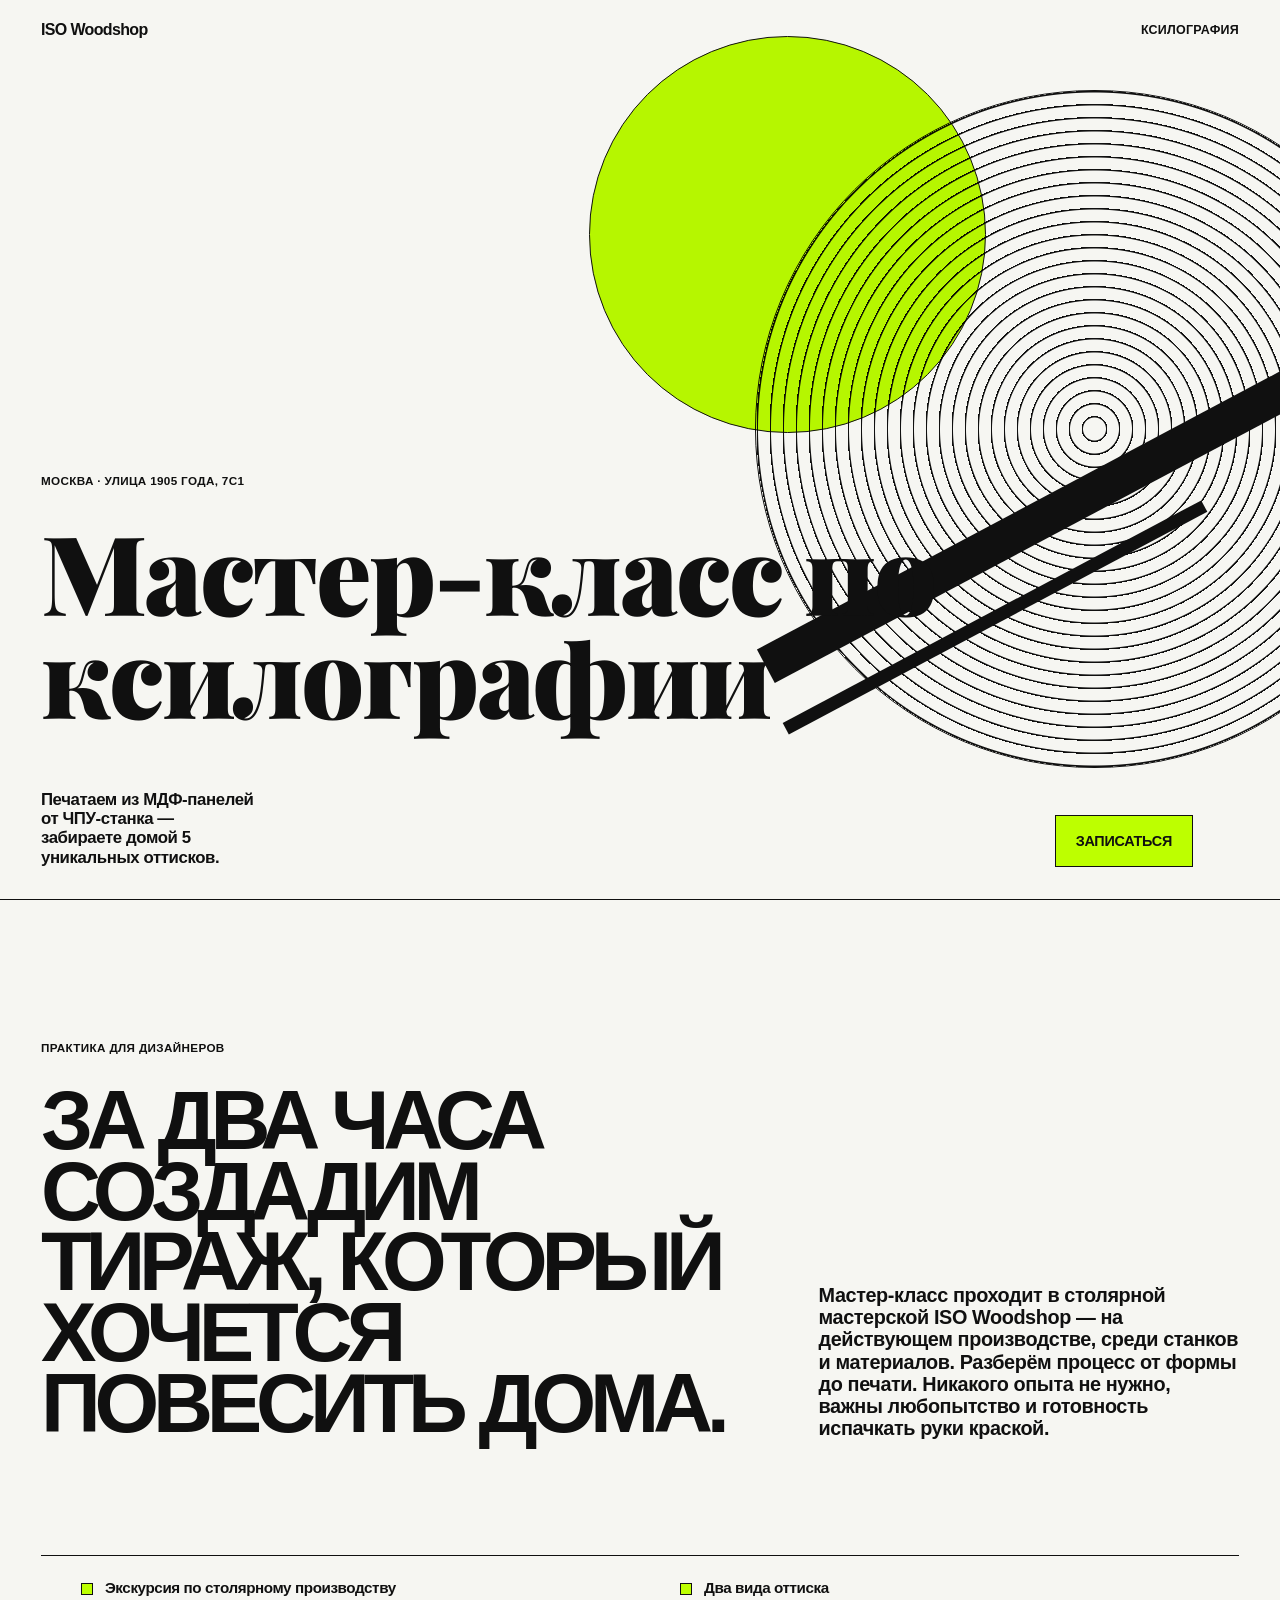
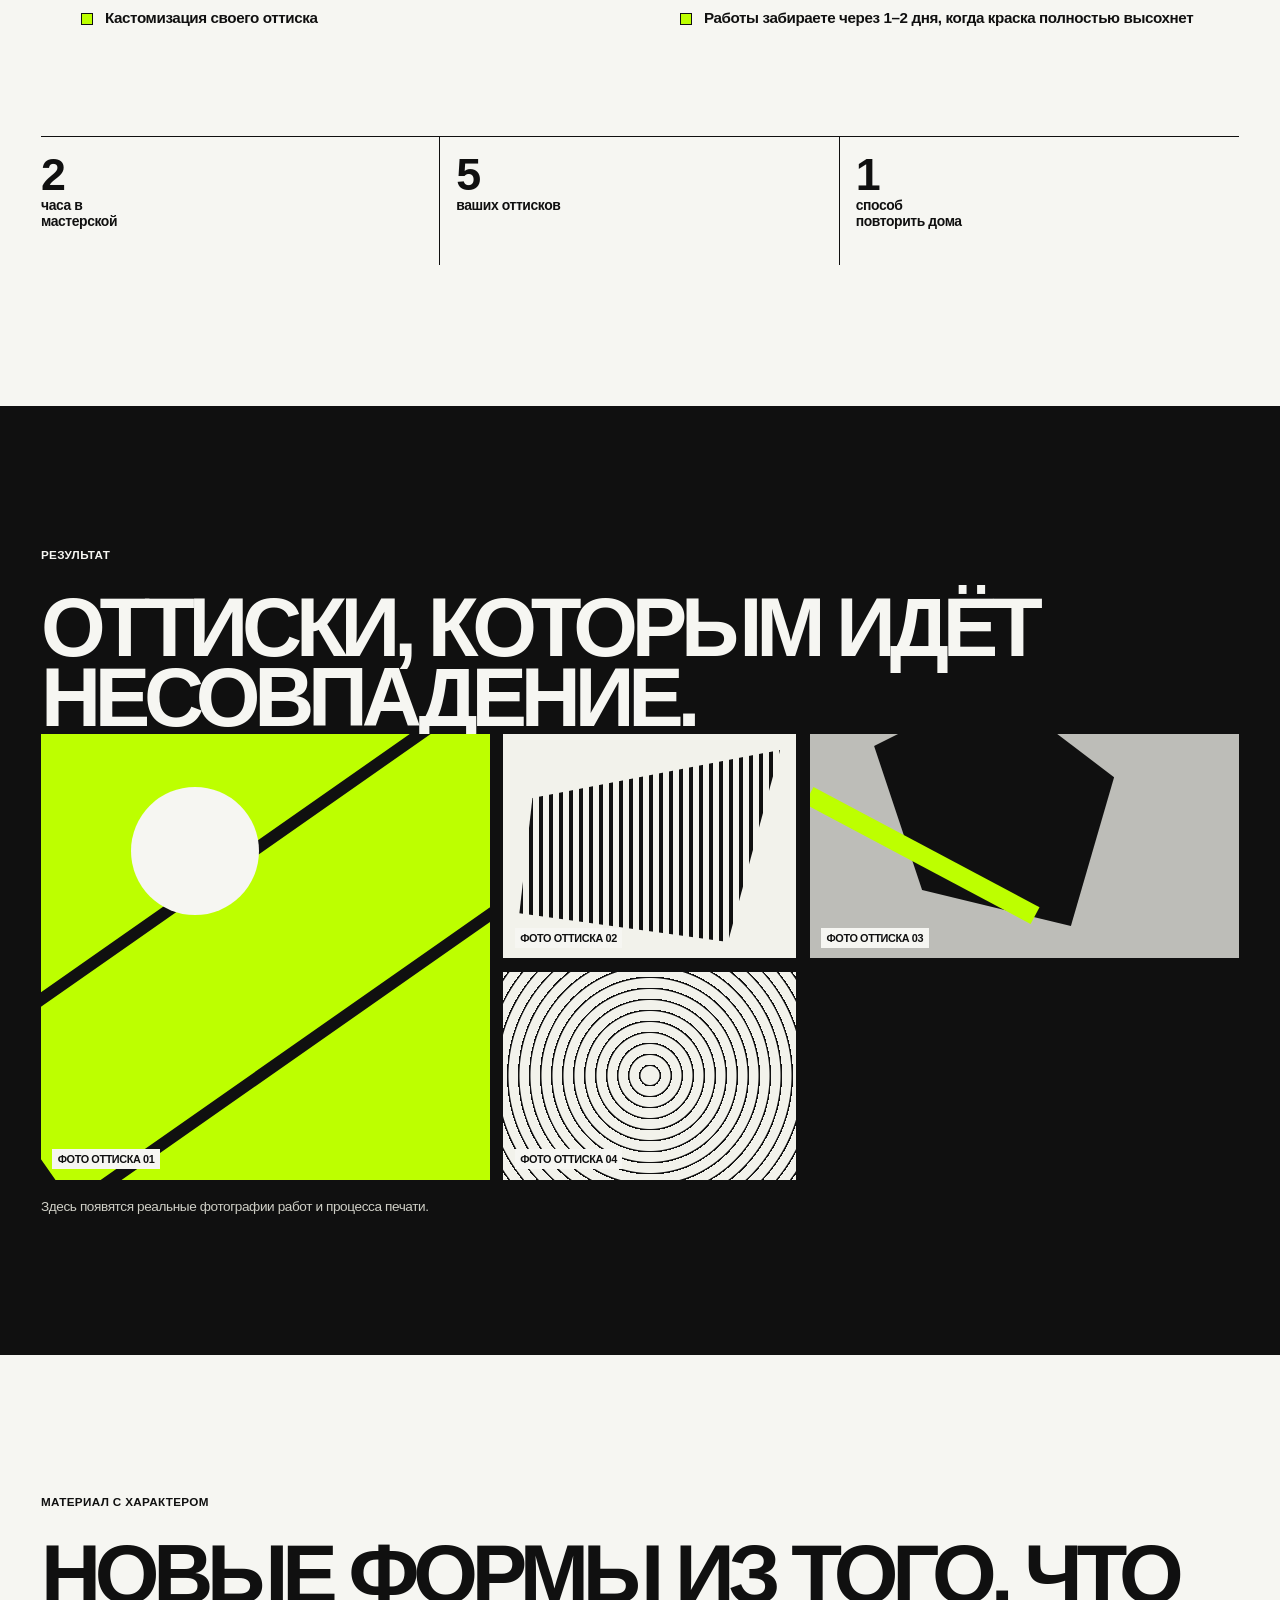
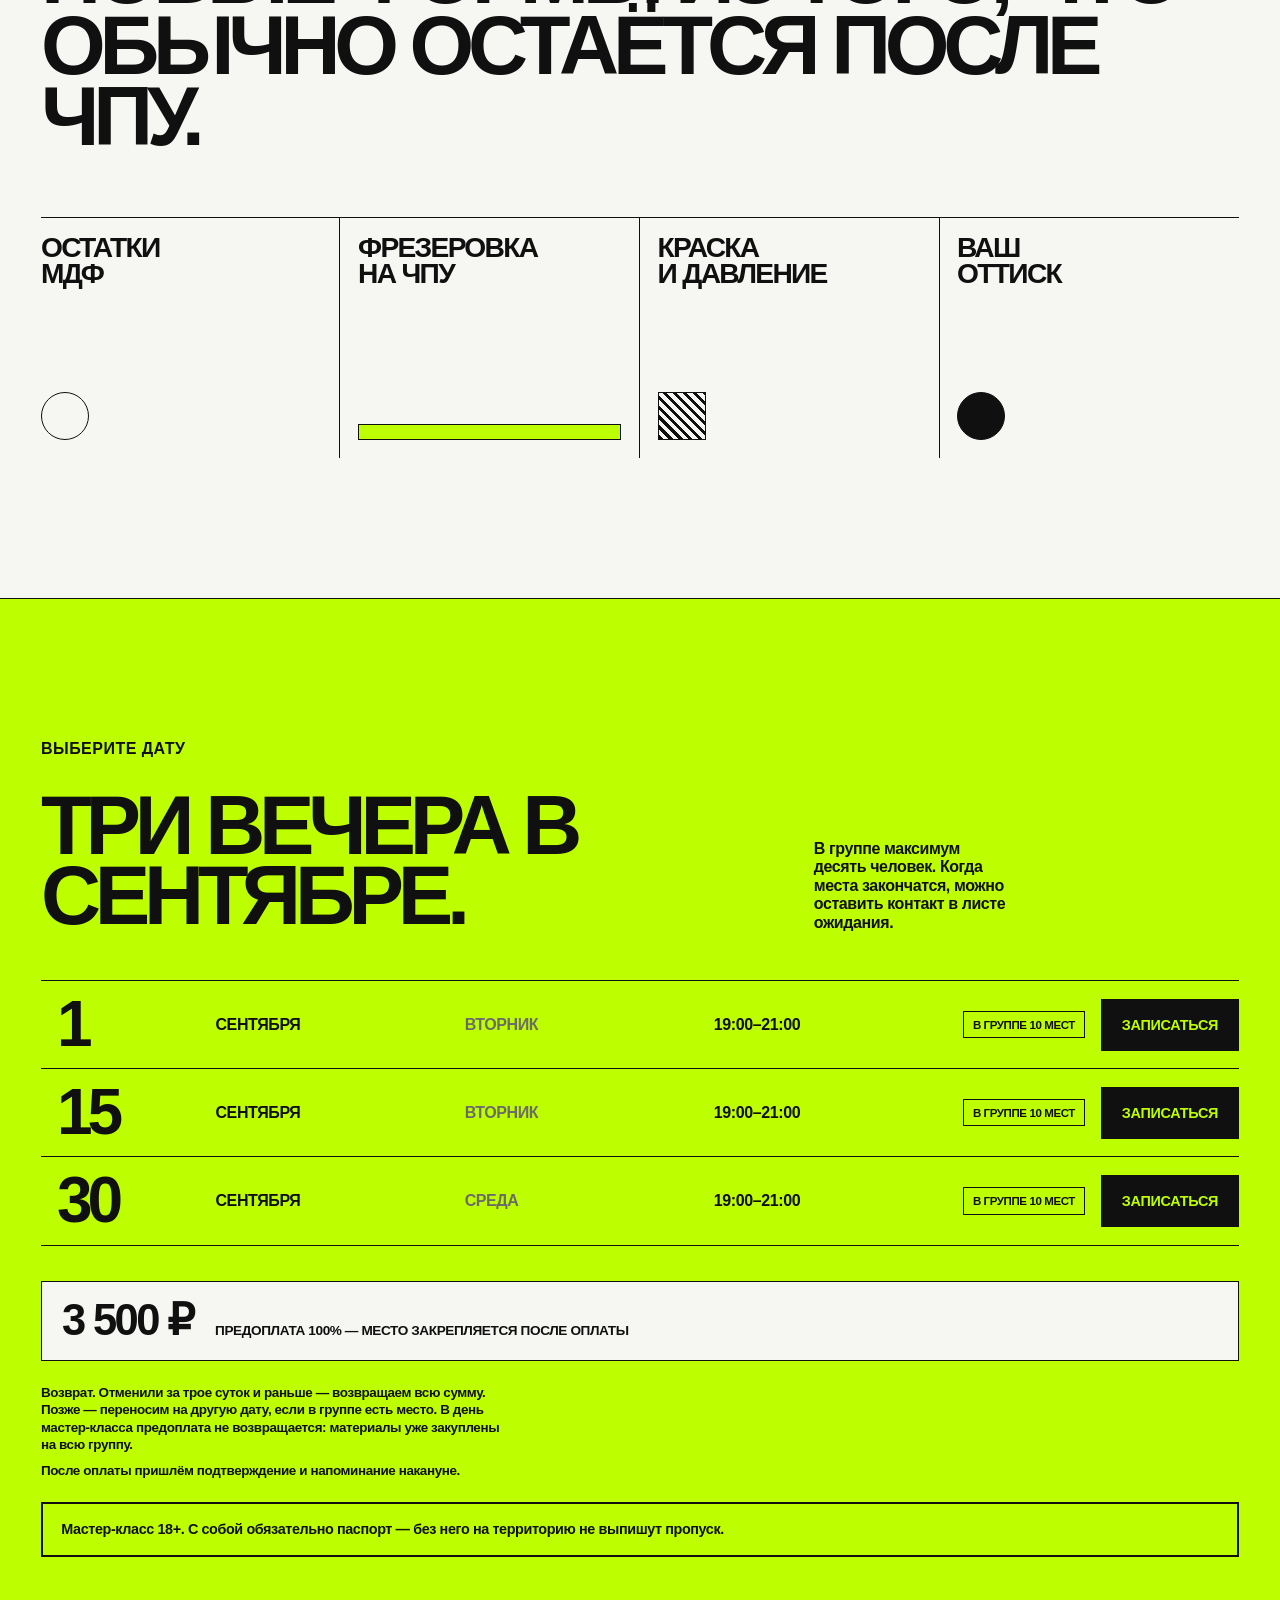
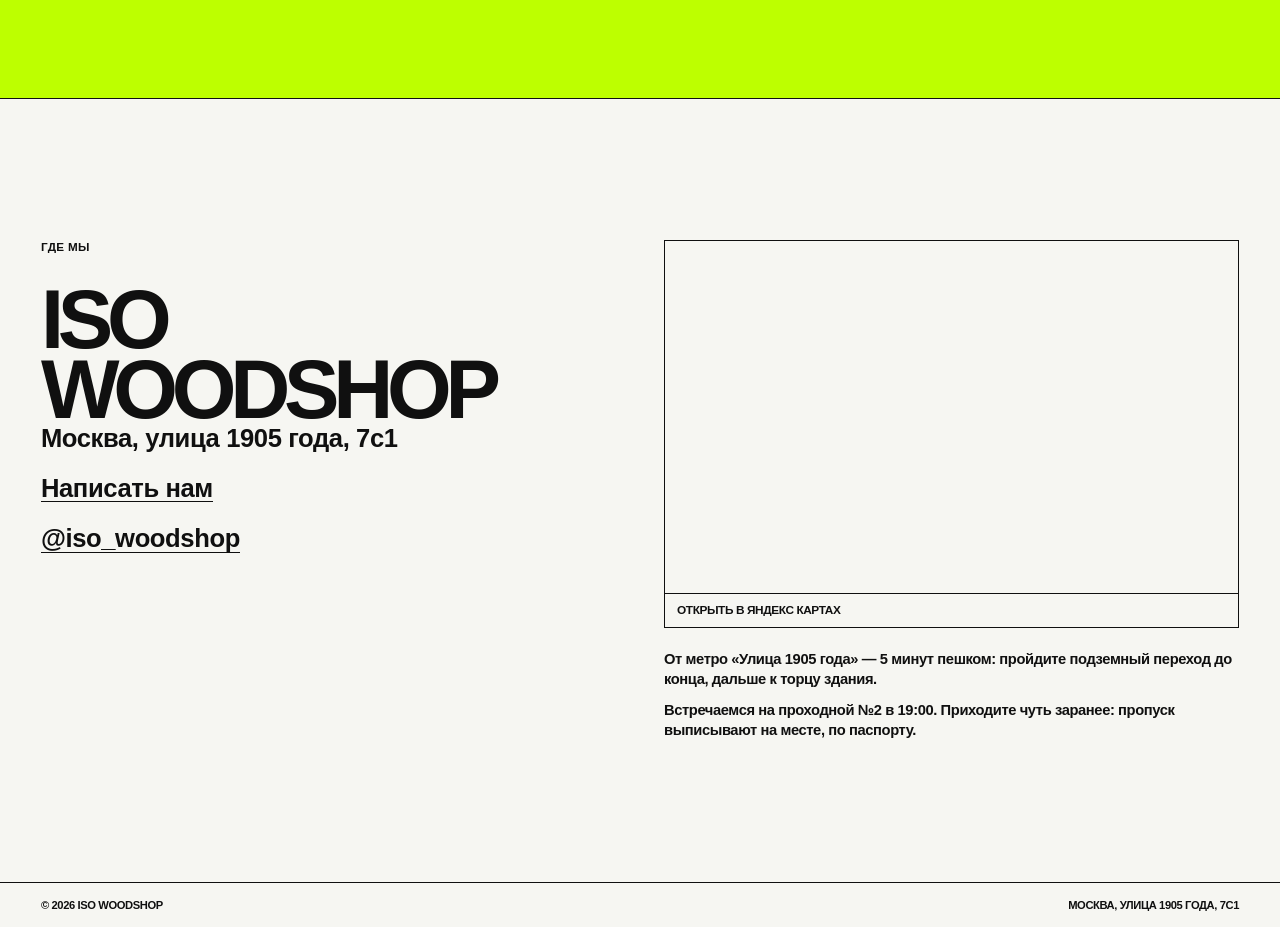
==== master-klassy/index.html @ bc6fcea2 "Split site into homepage and master-klassy section - Homepage: workshop intro, activity description " ====
<!doctype html>
<html lang="ru">
  <head>
    <meta charset="UTF-8" />
    <meta name="viewport" content="width=device-width, initial-scale=1.0" />
    <meta name="description" content="Ксилография в столярной мастерской на улице 1905 года: два часа, пять оттисков, экскурсия по производству. Группа до 10 человек, 3 500 ₽." />
    <title>Мастер-класс по ксилографии в Москве — ISO Woodshop</title>
    <link rel="canonical" href="https://iso-woodshop.ru/master-klassy/" />
    <meta property="og:type" content="website" />
    <meta property="og:site_name" content="ISO Woodshop" />
    <meta property="og:locale" content="ru_RU" />
    <meta property="og:title" content="Мастер-класс по ксилографии в Москве" />
    <meta property="og:description" content="Ксилография в столярной мастерской на улице 1905 года: два часа, пять оттисков, экскурсия по производству. Группа до 10 человек, 3 500 ₽." />
    <meta property="og:url" content="https://iso-woodshop.ru/master-klassy/" />
    <meta name="twitter:card" content="summary_large_image" />
    <link rel="stylesheet" href="/styles.css" />
    <script type="application/ld+json">
    [
      {
        "@type": "Event",
        "name": "Мастер-класс по ксилографии",
        "description": "Ксилография в столярной мастерской на улице 1905 года: два часа, пять оттисков, экскурсия по производству. Группа до 10 человек, 3 500 ₽.",
        "startDate": "2026-09-01T19:00:00+03:00",
        "endDate": "2026-09-01T21:00:00+03:00",
        "eventStatus": "https://schema.org/EventScheduled",
        "eventAttendanceMode": "https://schema.org/OfflineEventAttendanceMode",
        "organizer": {
        "@type": "Organization",
        "name": "ISO Woodshop",
        "url": "https://iso-woodshop.ru/"
      },
      "typicalAgeRange": "18-",
        "inLanguage": "ru",
        "url": "https://iso-woodshop.ru/master-klassy/",
        "location": {
          "@type": "Place",
          "name": "ISO Woodshop",
          "address": {
            "@type": "PostalAddress",
            "streetAddress": "улица 1905 года, 7с1",
            "addressLocality": "Москва",
            "addressCountry": "RU"
          },
          "geo": {
            "@type": "GeoCoordinates",
            "latitude": 55.762709,
            "longitude": 37.559334
          }
        },
        "maximumAttendeeCapacity": 10,
        "offers": {
          "@type": "Offer",
          "price": "3500",
          "priceCurrency": "RUB",
          "availability": "https://schema.org/InStock",
          "url": "https://iso-woodshop.ru/master-klassy/",
          "validFrom": "2026-08-18T00:00:00+03:00"
        }
      },
      {
        "@type": "Event",
        "name": "Мастер-класс по ксилографии",
        "description": "Ксилография в столярной мастерской на улице 1905 года: два часа, пять оттисков, экскурсия по производству. Группа до 10 человек, 3 500 ₽.",
        "startDate": "2026-09-15T19:00:00+03:00",
        "endDate": "2026-09-15T21:00:00+03:00",
        "eventStatus": "https://schema.org/EventScheduled",
        "eventAttendanceMode": "https://schema.org/OfflineEventAttendanceMode",
        "organizer": {
        "@type": "Organization",
        "name": "ISO Woodshop",
        "url": "https://iso-woodshop.ru/"
      },
      "typicalAgeRange": "18-",
        "inLanguage": "ru",
        "url": "https://iso-woodshop.ru/master-klassy/",
        "location": {
          "@type": "Place",
          "name": "ISO Woodshop",
          "address": {
            "@type": "PostalAddress",
            "streetAddress": "улица 1905 года, 7с1",
            "addressLocality": "Москва",
            "addressCountry": "RU"
          },
          "geo": {
            "@type": "GeoCoordinates",
            "latitude": 55.762709,
            "longitude": 37.559334
          }
        },
        "maximumAttendeeCapacity": 10,
        "offers": {
          "@type": "Offer",
          "price": "3500",
          "priceCurrency": "RUB",
          "availability": "https://schema.org/InStock",
          "url": "https://iso-woodshop.ru/master-klassy/",
          "validFrom": "2026-08-18T00:00:00+03:00"
        }
      },
      {
        "@type": "Event",
        "name": "Мастер-класс по ксилографии",
        "description": "Ксилография в столярной мастерской на улице 1905 года: два часа, пять оттисков, экскурсия по производству. Группа до 10 человек, 3 500 ₽.",
        "startDate": "2026-09-30T19:00:00+03:00",
        "endDate": "2026-09-30T21:00:00+03:00",
        "eventStatus": "https://schema.org/EventScheduled",
        "eventAttendanceMode": "https://schema.org/OfflineEventAttendanceMode",
        "organizer": {
        "@type": "Organization",
        "name": "ISO Woodshop",
        "url": "https://iso-woodshop.ru/"
      },
      "typicalAgeRange": "18-",
        "inLanguage": "ru",
        "url": "https://iso-woodshop.ru/master-klassy/",
        "location": {
          "@type": "Place",
          "name": "ISO Woodshop",
          "address": {
            "@type": "PostalAddress",
            "streetAddress": "улица 1905 года, 7с1",
            "addressLocality": "Москва",
            "addressCountry": "RU"
          },
          "geo": {
            "@type": "GeoCoordinates",
            "latitude": 55.762709,
            "longitude": 37.559334
          }
        },
        "maximumAttendeeCapacity": 10,
        "offers": {
          "@type": "Offer",
          "price": "3500",
          "priceCurrency": "RUB",
          "availability": "https://schema.org/InStock",
          "url": "https://iso-woodshop.ru/master-klassy/",
          "validFrom": "2026-08-18T00:00:00+03:00"
        }
      }
    ]
    </script>
  </head>
  <body>
    <nav class="nav" aria-label="Основная навигация">
      <a class="brand" href="/">ISO Woodshop</a>
      <div class="nav-date">Ксилография</div>
    </nav>

    <main>
      <section class="hero" aria-labelledby="hero-title">
        <div class="print-marks" aria-hidden="true"><i class="disc one"></i><i class="disc two"></i><i class="bar one"></i><i class="bar two"></i></div>
        <div class="hero-copy">
          <p class="section-label">Москва · улица 1905 года, 7с1</p>
          <h1 id="hero-title">Мастер-класс по ксилографии</h1>
          <div class="hero-meta">
            <p>Печатаем из МДФ-панелей от ЧПУ-станка — забираете домой 5 уникальных оттисков.</p>
            <a class="button" href="#booking">Записаться</a>
          </div>
        </div>
      </section>

      <section class="intro" aria-labelledby="about-title">
        <div><p class="section-label">Практика для дизайнеров</p><h2 id="about-title">За два часа создадим тираж, который хочется повесить дома.</h2></div>
        <p class="intro-copy">Мастер-класс проходит в столярной мастерской ISO Woodshop — на действующем производстве, среди станков и материалов. Разберём процесс от формы до печати. Никакого опыта не нужно, важны любопытство и готовность испачкать руки краской.</p>
        <ul class="program" aria-label="Что входит в мастер-класс">
          <li>Экскурсия по столярному производству</li>
          <li>Два вида оттиска</li>
          <li>Кастомизация своего оттиска</li>
          <li>Работы забираете через 1–2 дня, когда краска полностью высохнет</li>
        </ul>
        <div class="outcomes" aria-label="Результат мастер-класса">
          <div class="outcome"><strong>2</strong><span>часа в мастерской</span></div>
          <div class="outcome"><strong>5</strong><span>ваших оттисков</span></div>
          <div class="outcome"><strong>1</strong><span>способ повторить дома</span></div>
        </div>
      </section>

      <section class="gallery" aria-labelledby="prints-title">
        <p class="section-label">Результат</p><h2 id="prints-title">Оттиски, которым идёт несовпадение.</h2>
        <div class="gallery-grid" aria-label="Места для будущих фотографий оттисков">
          <div class="print a"><span>Фото оттиска 01</span></div><div class="print b"><span>Фото оттиска 02</span></div><div class="print c"><span>Фото оттиска 03</span></div><div class="print d"><span>Фото оттиска 04</span></div>
        </div>
        <p class="gallery-note">Здесь появятся реальные фотографии работ и процесса печати.</p>
      </section>

      <section class="material" aria-labelledby="material-title">
        <p class="section-label">Материал с характером</p><h2 id="material-title">Новые формы из того, что обычно остаётся после ЧПУ.</h2>
        <div class="process" aria-label="Как создаётся оттиск">
          <article class="process-step"><span class="step-name">Остатки<br>МДФ</span><i class="step-mark" aria-hidden="true"></i></article>
          <article class="process-step"><span class="step-name">Фрезеровка<br>на ЧПУ</span><i class="step-mark" aria-hidden="true"></i></article>
          <article class="process-step"><span class="step-name">Краска<br>и давление</span><i class="step-mark" aria-hidden="true"></i></article>
          <article class="process-step"><span class="step-name">Ваш<br>оттиск</span><i class="step-mark" aria-hidden="true"></i></article>
        </div>
      </section>

      <section class="booking" id="booking" aria-labelledby="booking-title">
        <div class="booking-head"><div><p class="section-label">Выберите дату</p><h2 id="booking-title">Три вечера в сентябре.</h2></div><p>В группе максимум десять человек. Когда места закончатся, можно оставить контакт в листе ожидания.</p></div>
        <div class="dates">
          <div class="date">
            <span class="date-day">1</span><span class="date-month">Сентября</span><span class="date-weekday">Вторник</span><span class="date-time">19:00–21:00</span><span class="seats">В группе 10 мест</span>
            <a class="button date-cta" data-date="1 сентября, вторник, 19:00" href="#booking">Записаться</a>
          </div>
          <div class="date">
            <span class="date-day">15</span><span class="date-month">Сентября</span><span class="date-weekday">Вторник</span><span class="date-time">19:00–21:00</span><span class="seats">В группе 10 мест</span>
            <a class="button date-cta" data-date="15 сентября, вторник, 19:00" href="#booking">Записаться</a>
          </div>
          <div class="date">
            <span class="date-day">30</span><span class="date-month">Сентября</span><span class="date-weekday">Среда</span><span class="date-time">19:00–21:00</span><span class="seats">В группе 10 мест</span>
            <a class="button date-cta" data-date="30 сентября, среда, 19:00" href="#booking">Записаться</a>
          </div>
        </div>

        <div class="price-tag"><strong>3 500 ₽</strong><span>Предоплата 100% — место закрепляется после оплаты</span></div>

        <div class="terms">
          <p><strong>Возврат.</strong> Отменили за трое суток и раньше — возвращаем всю сумму. Позже — переносим на другую дату, если в группе есть место. В день мастер-класса предоплата не возвращается: материалы уже закуплены на всю группу.</p>
          <p id="booking-note">После оплаты пришлём подтверждение и напоминание накануне.</p>
        </div>

        <div class="notice">
          <p>Мастер-класс 18+. С собой обязательно паспорт — без него на территорию не выпишут пропуск.</p>
        </div>
      </section>

      <section class="contact" aria-labelledby="contact-title">
        <div>
          <p class="section-label">Где мы</p><h2 id="contact-title">ISO Woodshop</h2>
          <div class="contact-info">
            <p>Москва, улица 1905 года, 7с1</p>
            <a id="contact-write" href="#booking" target="_blank" rel="noopener noreferrer">Написать нам</a>
            <a href="https://www.instagram.com/iso_woodshop/" target="_blank" rel="noopener noreferrer">@iso_woodshop</a>
          </div>
        </div>
        <div class="place">
          <div class="map">
            <iframe class="map-frame" src="https://yandex.ru/map-widget/v1/?ll=37.559334%2C55.762709&amp;z=17&amp;pt=37.559334,55.762709,pm2rdm" title="Карта: Москва, улица 1905 года, 7с1" loading="lazy" allowfullscreen></iframe>
            <a class="map-caption" href="https://yandex.com/maps/213/moscow/house/ulitsa_1905_goda_7s1/Z04YcwJoTkQCQFtvfXt3cHRiYg==/?indoorLevel=1&amp;ll=37.559334%2C55.762709&amp;z=16.53" target="_blank" rel="noopener noreferrer">Открыть в Яндекс Картах</a>
          </div>
          <div class="route">
            <p><strong>От метро «Улица 1905 года»</strong> — 5 минут пешком: пройдите подземный переход до конца, дальше к торцу здания.</p>
            <p><strong>Встречаемся на проходной №2 в 19:00.</strong> Приходите чуть заранее: пропуск выписывают на месте, по паспорту.</p>
          </div>
        </div>
      </section>
    </main>
    <footer><span>© 2026 ISO Woodshop</span><span>Москва, улица 1905 года, 7с1</span></footer>

    <script>
      // Ник аккаунта для записи, без «@». Пока пусто — кнопки выключены.
      const CONTACT = 'john_dow';

      const ctas = document.querySelectorAll('.date-cta');
      const contactLink = document.querySelector('#contact-write');
      const bookingNote = document.querySelector('#booking-note');

      const requestText = (date) => `Здравствуйте! Хочу записаться на мастер-класс по ксилографии — ${date}.`;

      const disable = (element) => {
        element.setAttribute('aria-disabled', 'true');
        element.addEventListener('click', (event) => event.preventDefault());
      };

      if (CONTACT) {
        ctas.forEach((cta) => {
          const date = cta.dataset.date;
          cta.href = `https://t.me/${CONTACT}?text=${encodeURIComponent(requestText(date))}`;
          cta.target = '_blank';
          cta.rel = 'noopener noreferrer';
          // Текст заявки заодно уходит в буфер обмена: если чат не подставит его сам,
          // участнику останется вставить сообщение вручную.
          cta.addEventListener('click', () => {
            if (navigator.clipboard) navigator.clipboard.writeText(requestText(date)).catch(() => {});
          });
        });
        contactLink.href = `https://t.me/${CONTACT}`;
      } else {
        ctas.forEach(disable);
        disable(contactLink);
        bookingNote.textContent = 'Контакт для записи пока не указан — кнопки заработают, как только он появится.';
      }
    </script>
  </body>
</html>
---- styles.css ----
@font-face {
  font-family: 'Playfair Display'; font-style: normal; font-weight: 900; font-display: swap;
  src: url('/fonts/playfair-900-cyrillic.woff2') format('woff2');
  unicode-range: U+0301, U+0400-045F, U+0490-0491, U+04B0-04B1, U+2116;
}
@font-face {
  font-family: 'Playfair Display'; font-style: normal; font-weight: 900; font-display: swap;
  src: url('/fonts/playfair-900-latin.woff2') format('woff2');
  unicode-range: U+0000-00FF, U+0131, U+0152-0153, U+02BB-02BC, U+02C6, U+02DA, U+02DC, U+0304, U+0308, U+0329, U+2000-206F, U+20AC, U+2122, U+2191, U+2193, U+2212, U+2215, U+FEFF, U+FFFD;
}
:root {
  --ink: #101010;
  --paper: #f6f6f2;
  --acid: #bdff00;
  --muted: #6c6c67;
  --line: #bcbcb5;
  --space: clamp(1.25rem, 3.2vw, 4rem);
}
* { box-sizing: border-box; }
html { scroll-behavior: smooth; }
body {
  margin: 0;
  color: var(--ink);
  background: var(--paper);
  font-family: Arial, Helvetica, sans-serif;
  letter-spacing: -0.025em;
}
button, input { font: inherit; }
button { cursor: pointer; }
.nav {
  position: absolute;
  inset: 0 0 auto;
  z-index: 2;
  display: flex;
  justify-content: space-between;
  align-items: center;
  padding: 1.3rem var(--space);
  font-size: .78rem;
  font-weight: 700;
  letter-spacing: .02em;
  text-transform: uppercase;
}
.brand { font-size: 1rem; letter-spacing: -0.04em; text-transform: none; color: inherit; text-decoration: none; }
.nav-link { color: inherit; text-decoration: none; border-bottom: 1px solid currentColor; }
.nav-link:hover { background: var(--acid); }
.hero {
  min-height: 100dvh;
  position: relative;
  display: grid;
  align-items: end;
  padding: 7rem var(--space) 2rem;
  overflow: hidden;
  border-bottom: 1px solid var(--ink);
}
.hero-copy { position: relative; z-index: 1; max-width: 72rem; }
h1, h2, p { margin: 0; }
h1 {
  max-width: 15ch;
  font-family: 'Playfair Display', Georgia, 'Times New Roman', serif;
  font-size: clamp(3.3rem, 8.6vw, 8.8rem);
  line-height: .94;
  font-weight: 900;
  letter-spacing: -0.02em;
}
.hero-meta {
  display: flex;
  align-items: end;
  justify-content: space-between;
  gap: 2rem;
  margin-top: clamp(2rem, 5vw, 5rem);
}
.hero-meta p { max-width: 23ch; font-size: 1.05rem; line-height: 1.15; font-weight: 700; }
.button {
  display: inline-flex;
  align-items: center;
  border: 1px solid var(--ink);
  padding: .95rem 1.25rem;
  min-height: 3.25rem;
  text-decoration: none;
  color: var(--ink);
  background: var(--acid);
  font-weight: 800;
  font-size: .9rem;
  letter-spacing: -.02em;
  text-transform: uppercase;
  transition: transform .16s ease, background .16s ease;
}
.button:hover { background: #d2ff42; transform: translateY(-2px); }
.button:active { transform: translateY(1px); }
.print-marks { position: absolute; inset: 0; pointer-events: none; }
.disc { position: absolute; border: 1px solid var(--ink); border-radius: 50%; mix-blend-mode: multiply; }
.disc.one { width: min(53vw, 44rem); height: min(53vw, 44rem); right: -12vw; top: 10vh; background: repeating-radial-gradient(circle at 50% 50%, transparent 0 11px, #101010 12px 13px); }
.disc.two { width: min(31vw, 25rem); height: min(31vw, 25rem); right: 23vw; top: 4vh; background: var(--acid); }
.bar { position: absolute; background: var(--ink); transform: rotate(-28deg); }
.bar.one { width: 48vw; height: 2.4rem; right: -4rem; top: 56%; }
.bar.two { width: 37vw; height: .8rem; right: 3rem; top: 68%; }
section { padding: clamp(5rem, 11vw, 10rem) var(--space); }
.section-label { margin-bottom: 2rem; font-size: .73rem; font-weight: 700; letter-spacing: .03em; text-transform: uppercase; }
.intro { display: grid; grid-template-columns: minmax(0, 1.25fr) minmax(15rem, .75fr); gap: 6vw; border-bottom: 1px solid var(--ink); }
h2 { font-size: clamp(2.9rem, 6.5vw, 6.8rem); line-height: .85; font-weight: 900; letter-spacing: -.075em; text-transform: uppercase; }
.intro-copy { align-self: end; font-size: clamp(1.1rem, 1.55vw, 1.45rem); font-weight: 700; line-height: 1.12; }
.program {
  grid-column: 1 / -1; display: grid; grid-template-columns: repeat(2, 1fr); gap: .7rem 2.5rem;
  margin: 2.4rem 0 0; padding-top: 1.4rem; border-top: 1px solid var(--ink);
  list-style: none; font-size: .95rem; font-weight: 700; line-height: 1.25;
}
.program li { position: relative; padding-left: 1.5rem; }
.program li::before { content: ''; position: absolute; left: 0; top: .3em; width: .65rem; height: .65rem; border: 1px solid var(--ink); background: var(--acid); }
.shots { grid-column: 1 / -1; display: grid; grid-template-columns: repeat(3, 1fr); gap: .85rem; margin-top: 3rem; }
.shot { margin: 0; aspect-ratio: 4 / 3; display: grid; place-items: center; border: 1px solid var(--ink); background: #ecece5; }
.shot span { color: var(--muted); font-size: .72rem; font-weight: 800; text-transform: uppercase; }
.shot img { width: 100%; height: 100%; object-fit: cover; display: block; }
.shots-note { grid-column: 1 / -1; margin-top: 1.2rem; color: var(--muted); font-size: .85rem; font-weight: 700; }
.outcomes { grid-column: 1 / -1; display: grid; grid-template-columns: repeat(3, 1fr); margin-top: 2rem; border-top: 1px solid var(--ink); }
.outcome { padding: 1.1rem 1rem 0 0; min-height: 8rem; border-right: 1px solid var(--ink); }
.outcome + .outcome { padding-left: 1rem; }
.outcome:last-child { border-right: 0; }
.outcome strong { display: block; margin-bottom: .35rem; font-size: 2.8rem; line-height: .85; letter-spacing: -.08em; }
.outcome span { display: block; max-width: 14ch; font-size: .87rem; line-height: 1.1; font-weight: 700; }
.gallery { background: var(--ink); color: var(--paper); }
.gallery-grid { display: grid; grid-template-columns: 1.15fr .75fr 1.1fr; grid-template-rows: 14rem 13rem; gap: .85rem; }
.print {
  position: relative;
  overflow: hidden;
  background: #deded7;
  color: var(--ink);
}
.print::before, .print::after { content: ""; position: absolute; }
.print.a { grid-row: 1 / 3; background: var(--acid); }
.print.a::before { width: 150%; height: 11rem; left: -21%; top: 23%; border: .75rem solid var(--ink); transform: rotate(-35deg); }
.print.a::after { width: 8rem; height: 8rem; border-radius: 50%; background: var(--paper); left: 20%; top: 12%; }
.print.b { background: #f2f2eb; }
.print.b::before { inset: 1rem; background: repeating-linear-gradient(90deg, var(--ink) 0 4px, transparent 4px 10px); clip-path: polygon(5% 25%, 100% 0, 80% 100%, 0 85%); }
.print.c { background: #bdbdb8; }
.print.c::before { width: 15rem; height: 15rem; top: -3rem; left: 15%; background: var(--ink); clip-path: polygon(50% 0, 100% 38%, 82% 100%, 20% 85%, 0 25%); }
.print.c::after { width: 16rem; height: 1.2rem; top: 50%; left: -1rem; background: var(--acid); transform: rotate(28deg); }
.print.d { background: #f2f2eb; }
.print.d::before { width: 140%; height: 140%; top: -20%; left: -20%; background: repeating-radial-gradient(circle at center, transparent 0 9px, var(--ink) 10px 11px); }
.print span { position: absolute; left: .7rem; bottom: .65rem; z-index: 1; padding: .25rem .35rem; background: var(--paper); font-size: .68rem; font-weight: 800; text-transform: uppercase; }
.gallery-note { margin-top: 1.2rem; color: #cfcfc6; font-size: .85rem; }
.material { border-bottom: 1px solid var(--ink); }
.process { display: grid; grid-template-columns: repeat(4, 1fr); border-top: 1px solid var(--ink); margin-top: 4rem; }
.process-step { min-height: 15rem; padding: 1.1rem; border-right: 1px solid var(--ink); display: flex; flex-direction: column; justify-content: space-between; }
.process-step:first-child { padding-left: 0; }
.process-step:last-child { border-right: 0; }
.step-name { font-size: clamp(1.3rem, 2.2vw, 2.2rem); font-weight: 900; line-height: .92; letter-spacing: -.06em; text-transform: uppercase; }
.step-mark { width: 3rem; height: 3rem; border: 1px solid var(--ink); border-radius: 50%; }
.process-step:nth-child(2) .step-mark { width: 100%; border-radius: 0; height: 1rem; background: var(--acid); }
.process-step:nth-child(3) .step-mark { border-radius: 0; background: repeating-linear-gradient(45deg, var(--ink) 0 3px, transparent 3px 7px); }
.process-step:nth-child(4) .step-mark { background: var(--ink); }
.booking { background: var(--acid); border-bottom: 1px solid var(--ink); }
.booking-head { display: grid; grid-template-columns: 1.25fr .75fr; gap: 4rem; margin-bottom: 3rem; }
.booking-head p { max-width: 22ch; align-self: end; font-size: 1rem; font-weight: 700; line-height: 1.15; }
.dates { border-top: 1px solid var(--ink); }
.date {
  display: grid; grid-template-columns: .55fr .9fr .9fr .9fr auto auto; align-items: center; gap: 1rem;
  position: relative; padding: 1.1rem 0 1.1rem 1rem; border-bottom: 1px solid var(--ink);
  transition: background .18s ease;
}
.date::before {
  content: ''; position: absolute; left: 0; top: 0; bottom: 1px; width: .3rem; background: var(--ink);
  transform: scaleX(0); transform-origin: left; transition: transform .18s ease;
}
.date:hover::before, .date:focus-within::before { transform: scaleX(1); }
.date:hover, .date:focus-within { background: rgba(255,255,255,.45); }
.date-day { font-size: clamp(2.8rem, 5vw, 5.5rem); font-weight: 900; line-height: .78; letter-spacing: -.08em; }
.date-month, .date-time, .date-weekday { font-size: 1rem; font-weight: 800; text-transform: uppercase; }
.date-weekday { color: var(--muted); }
.seats { padding: .42rem .55rem; border: 1px solid var(--ink); font-size: .72rem; font-weight: 800; white-space: nowrap; text-transform: uppercase; }
.date-cta { background: var(--ink); color: var(--acid); }
.date-cta:hover { background: #252525; }
.price-tag {
  display: flex; flex-wrap: wrap; align-items: baseline; gap: .5rem 1.4rem;
  margin-top: 2.2rem; padding: 1.1rem 1.25rem; border: 1px solid var(--ink); background: var(--paper);
}
.price-tag strong { font-size: clamp(1.9rem, 3.4vw, 2.9rem); font-weight: 900; line-height: 1; letter-spacing: -.06em; }
.price-tag span { font-size: .85rem; font-weight: 800; text-transform: uppercase; }
.terms { display: grid; gap: .55rem; margin-top: 1.4rem; max-width: 62ch; font-size: .84rem; font-weight: 700; line-height: 1.3; }
.notice { margin-top: 1.4rem; padding: 1rem 1.15rem; border: 2px solid var(--ink); font-size: .9rem; font-weight: 800; line-height: 1.3; }
.place { display: grid; gap: 1.4rem; align-content: start; }
.map { border: 1px solid var(--ink); }
.map-frame { display: block; width: 100%; height: clamp(16rem, 30vw, 22rem); border: 0; }
.map-caption { display: block; padding: .6rem .75rem; border-top: 1px solid var(--ink); color: inherit; text-decoration: none; font-size: .74rem; font-weight: 800; text-transform: uppercase; }
.map-caption:hover { background: var(--acid); }
.route { display: grid; gap: .7rem; font-size: .92rem; font-weight: 700; line-height: 1.35; }
.contact { display: grid; grid-template-columns: 1fr 1fr; gap: 3rem; }
.contact h2 { max-width: 8ch; }
.contact-info { display: flex; flex-direction: column; justify-content: end; gap: 1.5rem; font-size: clamp(1.15rem, 2vw, 1.8rem); font-weight: 800; line-height: 1; }
.contact-info a { color: inherit; text-decoration: none; border-bottom: 1px solid var(--ink); width: fit-content; }
.placeholder { color: var(--muted); font-size: .78rem; font-weight: 700; line-height: 1.2; }
footer { padding: 1rem var(--space); border-top: 1px solid var(--ink); display: flex; justify-content: space-between; font-size: .7rem; font-weight: 700; text-transform: uppercase; }
.booking-note { margin-top: 1.1rem; max-width: 48ch; font-size: .82rem; font-weight: 700; line-height: 1.25; }
.button[aria-disabled="true"] { opacity: .45; cursor: not-allowed; }
@media (max-width: 720px) {
  .nav .nav-date { display: none; }
  .hero { padding-bottom: 5rem; }
  .hero-meta { align-items: start; flex-direction: column; }
  .disc.one { width: 22rem; height: 22rem; right: -12rem; top: 4rem; }
  .disc.two { width: 11rem; height: 11rem; right: 30%; top: 8rem; }
  .bar.one { width: 35rem; right: -20rem; }
  .intro, .booking-head, .contact { grid-template-columns: 1fr; gap: 2rem; }
  .shots { grid-template-columns: 1fr; }
  .program { grid-template-columns: 1fr; }
  .outcomes { grid-template-columns: 1fr; }
  .outcome, .outcome + .outcome { padding: 1rem 0; border-right: 0; border-bottom: 1px solid var(--ink); min-height: auto; }
  .gallery-grid { grid-template-columns: 1fr 1fr; grid-template-rows: 14rem 11rem 11rem; }
  .print.a { grid-row: 1 / 3; }
  .print.c { grid-column: 1 / 3; }
  .process { grid-template-columns: 1fr 1fr; }
  .process-step { min-height: 10rem; padding: 1rem; border-bottom: 1px solid var(--ink); }
  .process-step:nth-child(2) { border-right: 0; }
  .process-step:nth-child(3) { padding-left: 0; }
  .date { grid-template-columns: auto 1fr; gap: .3rem 1rem; padding-bottom: 1.4rem; }
  .date-day { grid-column: 1; grid-row: 1 / 4; align-self: center; }
  .date-month, .date-weekday, .date-time { grid-column: 2; }
  .seats { grid-column: 1 / -1; width: fit-content; margin-top: .7rem; }
  .date-cta { grid-column: 1 / -1; justify-content: center; }
}
@media (prefers-reduced-motion: reduce) { *, *::before, *::after { scroll-behavior: auto !important; transition-duration: .01ms !important; } }
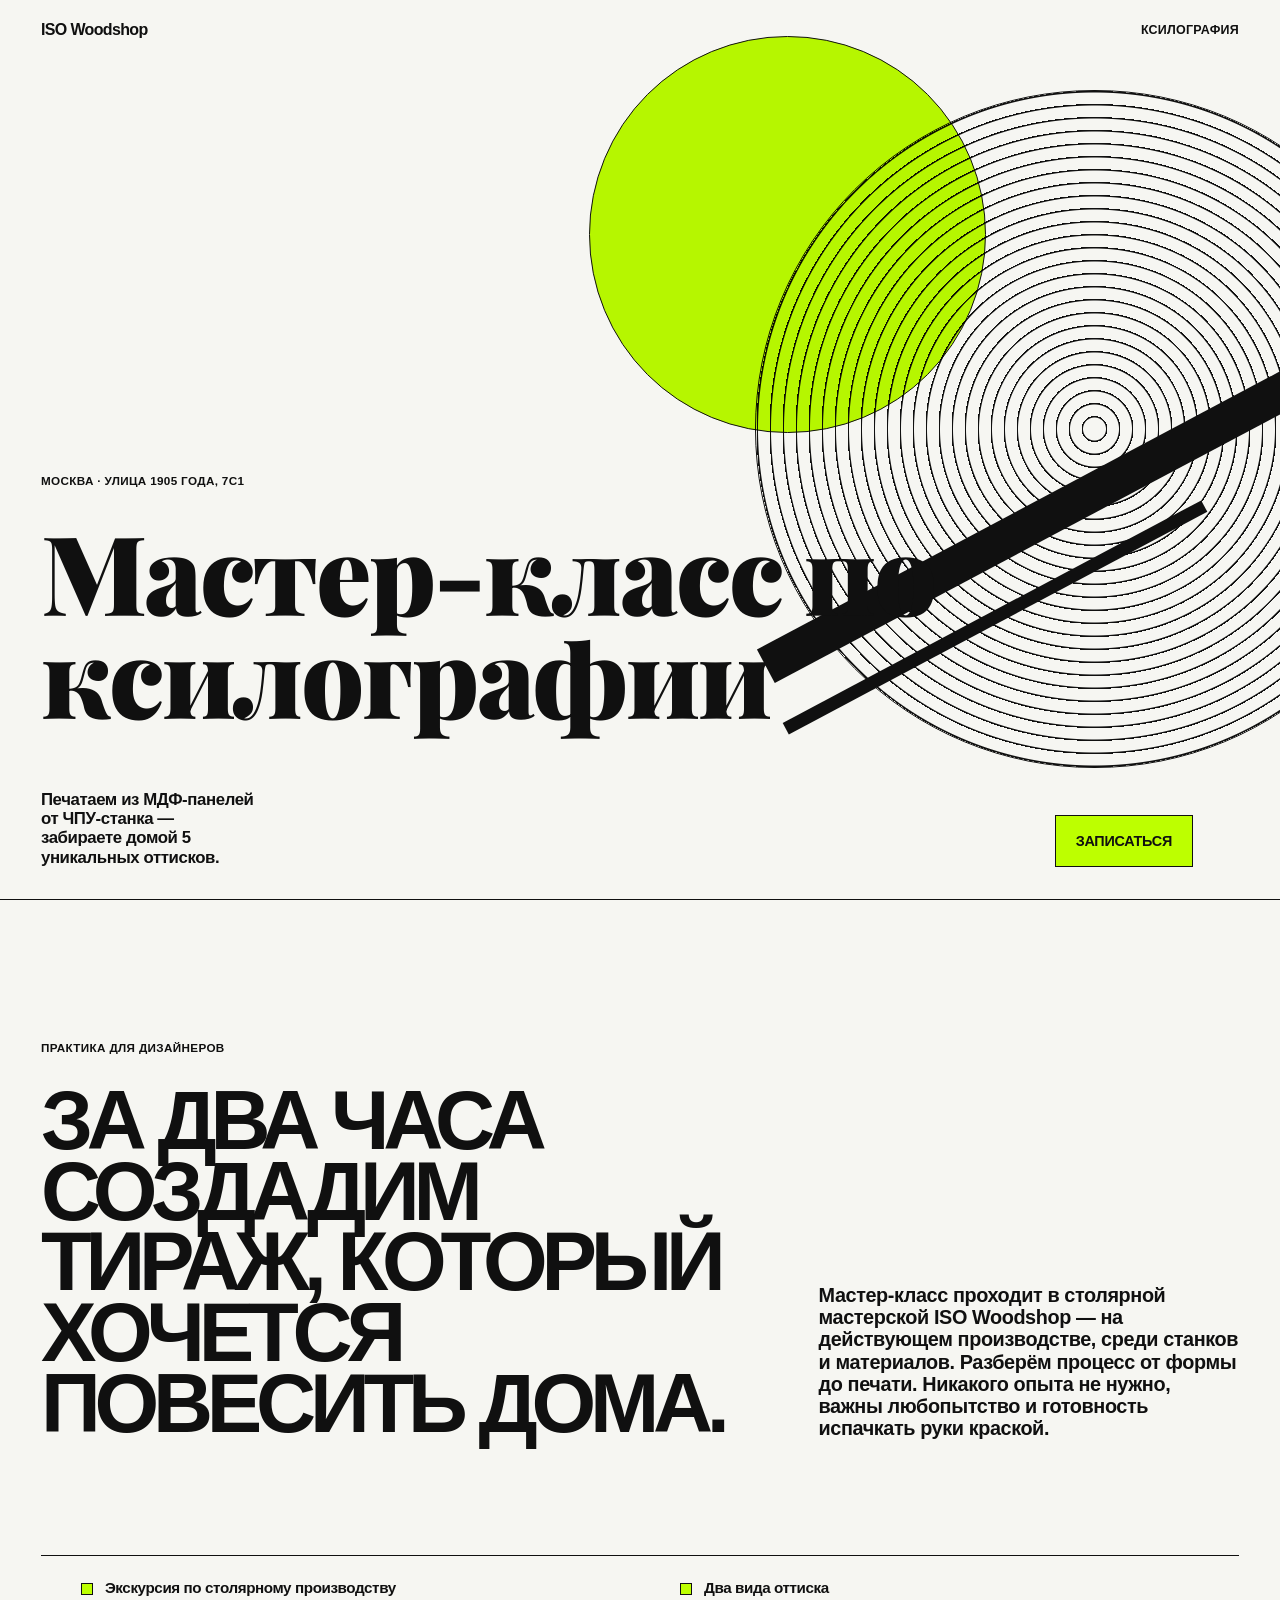
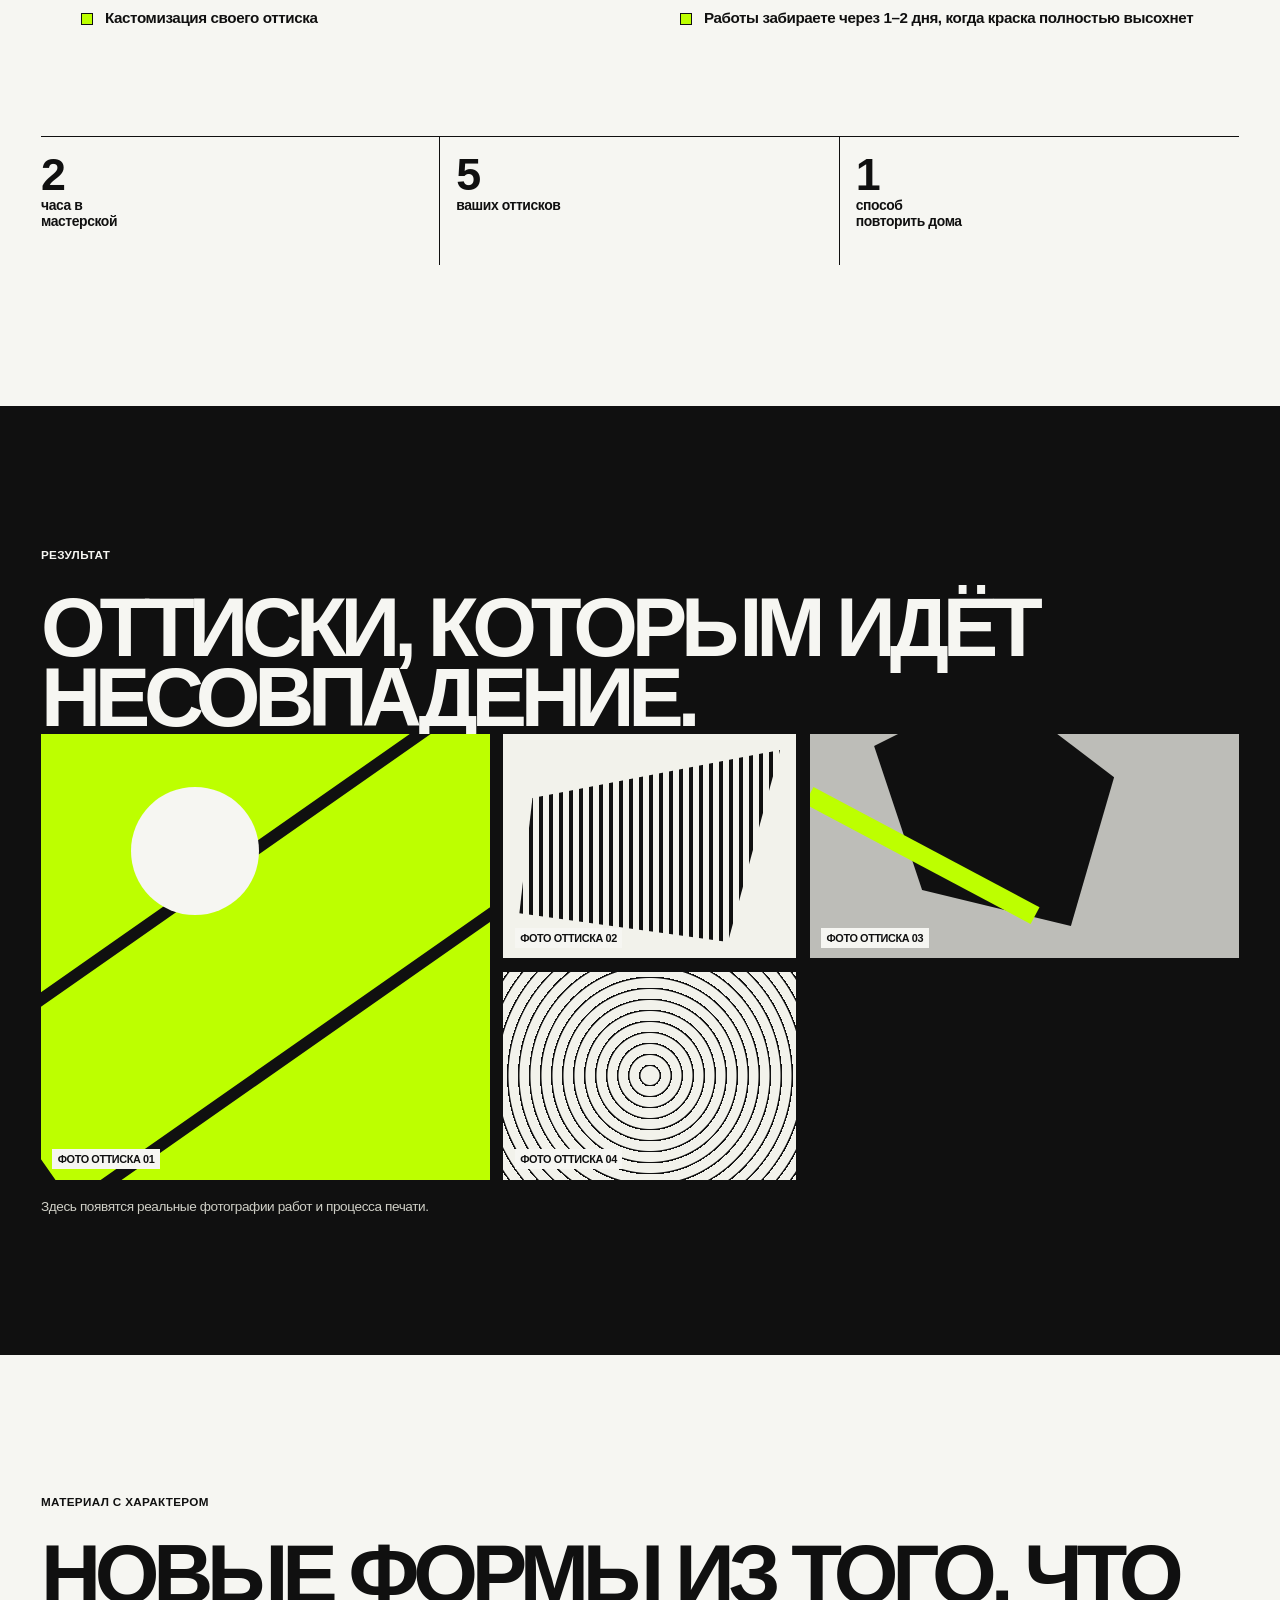
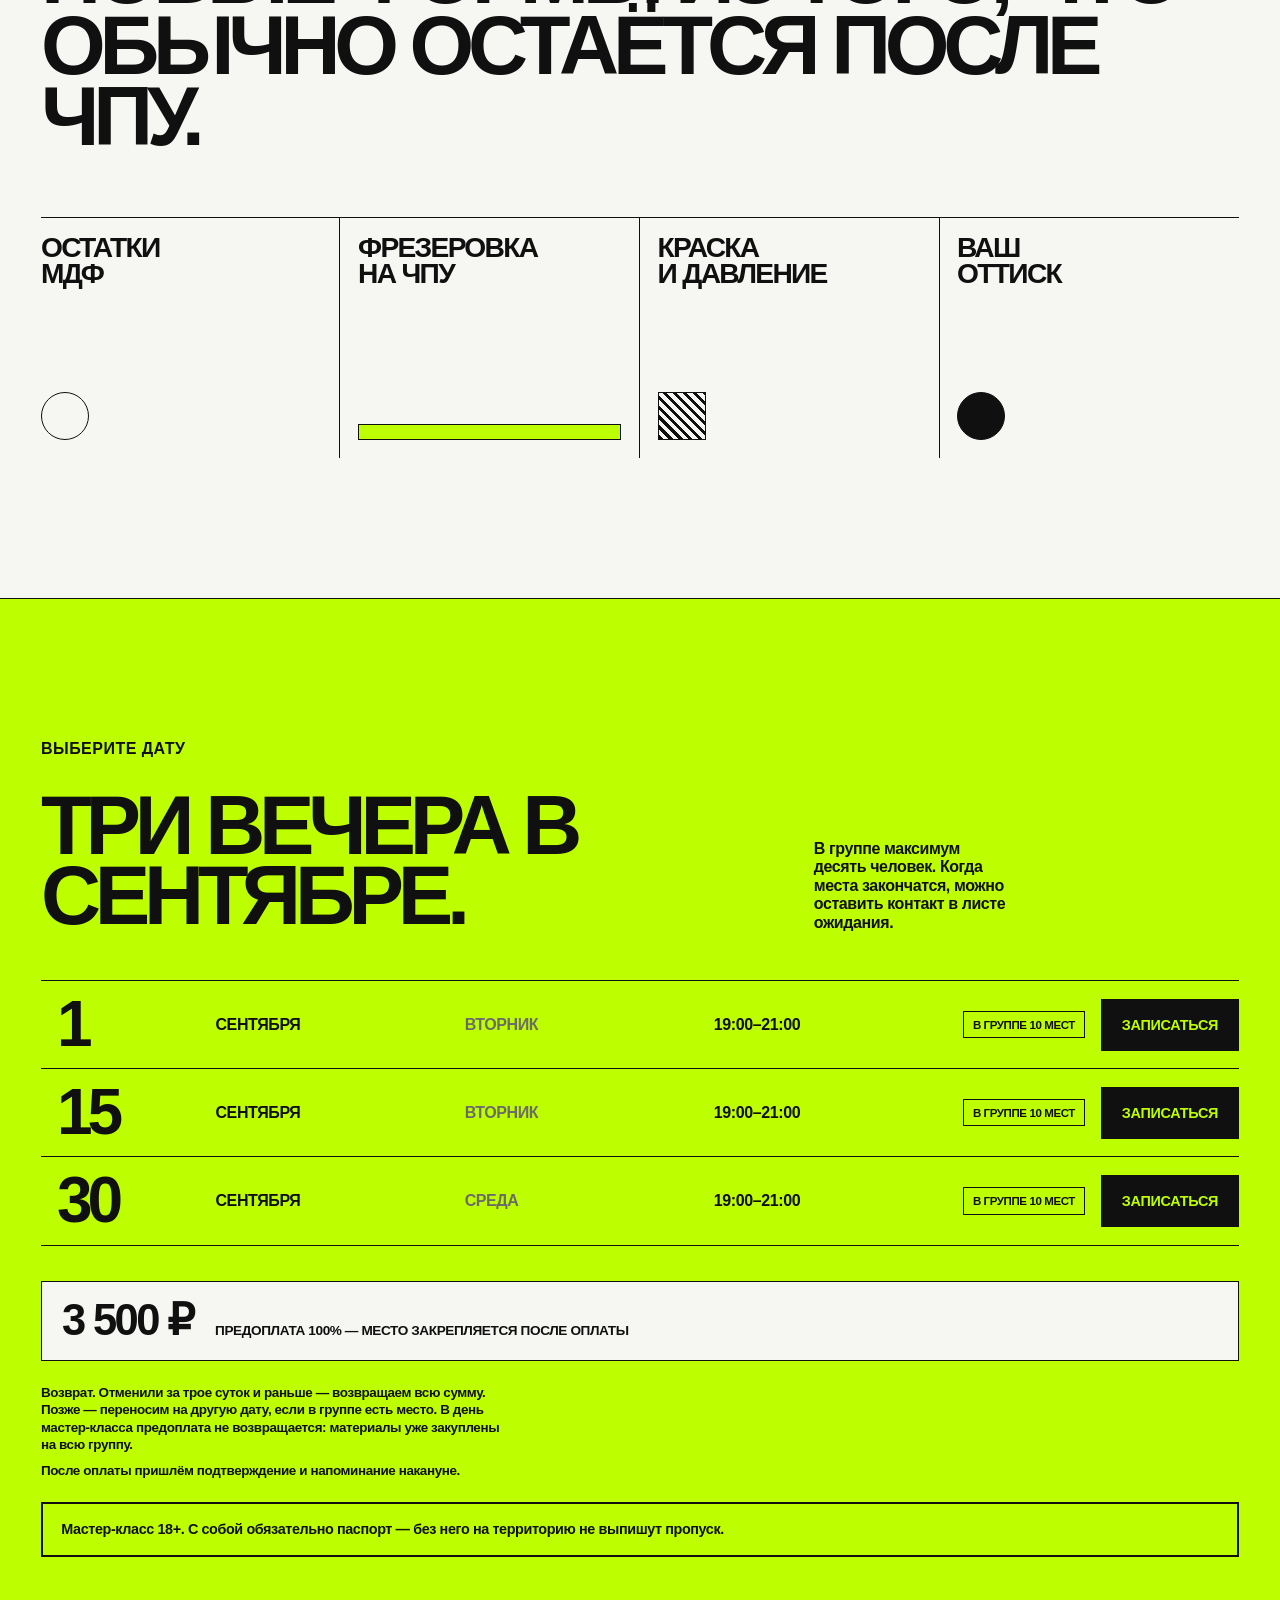
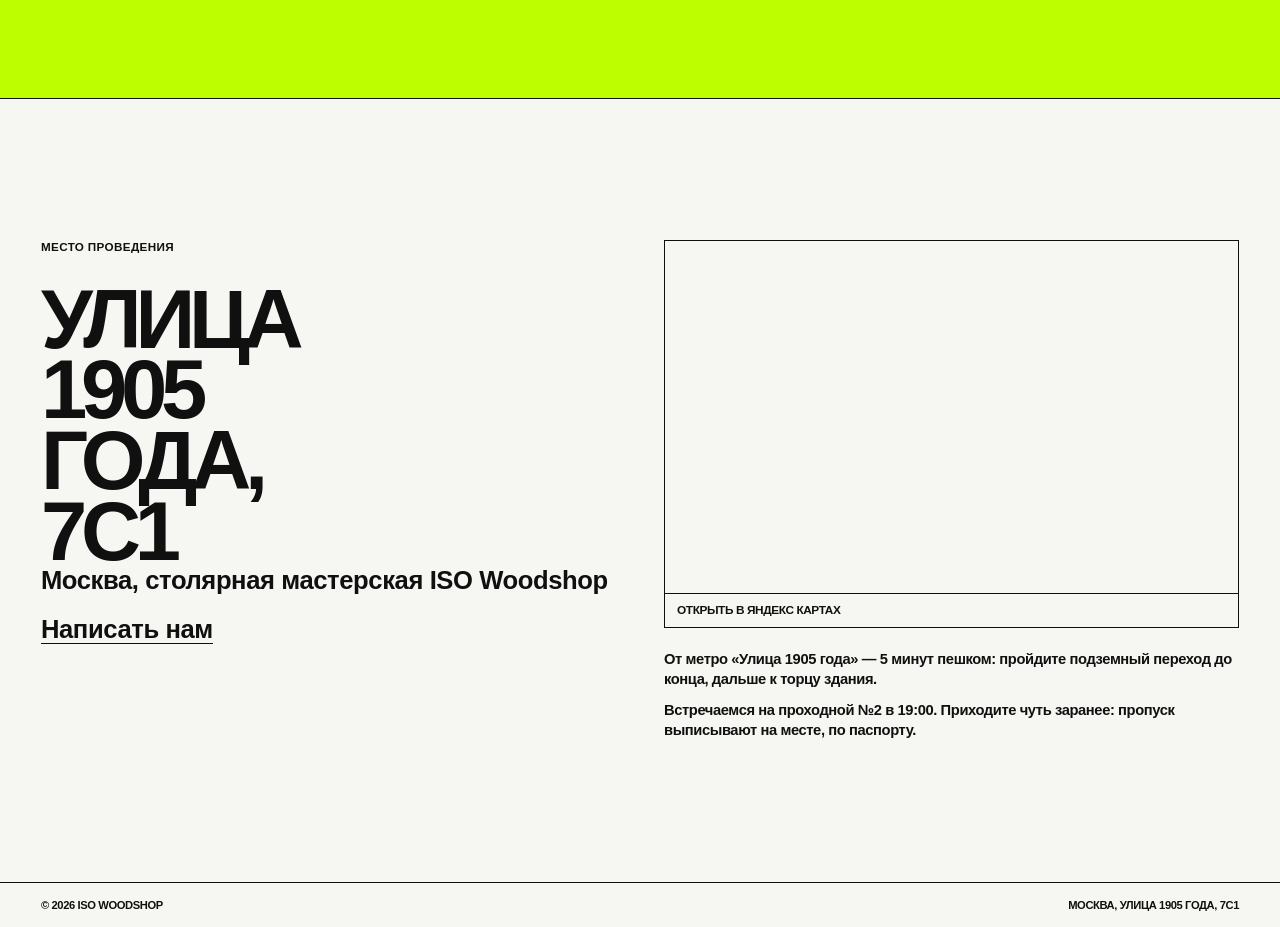
==== commit d5cc3f69: "Differentiate homepage hero and add master class CTA screen - Homepage hero: own composition, droppe" ====
--- a/master-klassy/index.html
+++ b/master-klassy/index.html
@@ -226,11 +226,10 @@
 
       <section class="contact" aria-labelledby="contact-title">
         <div>
-          <p class="section-label">Где мы</p><h2 id="contact-title">ISO Woodshop</h2>
+          <p class="section-label">Место проведения</p><h2 id="contact-title">Улица 1905 года, 7с1</h2>
           <div class="contact-info">
-            <p>Москва, улица 1905 года, 7с1</p>
+            <p>Москва, столярная мастерская ISO Woodshop</p>
             <a id="contact-write" href="#booking" target="_blank" rel="noopener noreferrer">Написать нам</a>
-            <a href="https://www.instagram.com/iso_woodshop/" target="_blank" rel="noopener noreferrer">@iso_woodshop</a>
           </div>
         </div>
         <div class="place">
--- a/styles.css
+++ b/styles.css
@@ -111,6 +111,16 @@
 .shot span { color: var(--muted); font-size: .72rem; font-weight: 800; text-transform: uppercase; }
 .shot img { width: 100%; height: 100%; object-fit: cover; display: block; }
 .shots-note { grid-column: 1 / -1; margin-top: 1.2rem; color: var(--muted); font-size: .85rem; font-weight: 700; }
+/* Первый экран главной: тот же язык, другая композиция */
+.hero.home .disc.one { width: min(42vw, 34rem); height: min(42vw, 34rem); right: auto; left: -10vw; top: auto; bottom: -8vh; }
+.hero.home .disc.two { width: min(24vw, 19rem); height: min(24vw, 19rem); right: 8vw; top: auto; bottom: 12vh; }
+.hero.home .bar { transform: rotate(14deg); }
+.hero.home .bar.one { width: 34vw; height: 1.6rem; right: -3rem; top: 18%; }
+.hero.home .bar.two { width: 22vw; height: .6rem; right: 12vw; top: 30%; }
+.hero.home .hero-copy { max-width: 60rem; }
+.section-cta { margin-top: 2.6rem; }
+.section-cta .button { background: var(--ink); color: var(--acid); }
+.section-cta .button:hover { background: #252525; }
 .outcomes { grid-column: 1 / -1; display: grid; grid-template-columns: repeat(3, 1fr); margin-top: 2rem; border-top: 1px solid var(--ink); }
 .outcome { padding: 1.1rem 1rem 0 0; min-height: 8rem; border-right: 1px solid var(--ink); }
 .outcome + .outcome { padding-left: 1rem; }
@@ -199,6 +209,9 @@
   .disc.two { width: 11rem; height: 11rem; right: 30%; top: 8rem; }
   .bar.one { width: 35rem; right: -20rem; }
   .intro, .booking-head, .contact { grid-template-columns: 1fr; gap: 2rem; }
+  .hero.home .disc.one { width: 20rem; height: 20rem; left: -9rem; bottom: -5rem; }
+  .hero.home .disc.two { width: 10rem; height: 10rem; right: 1rem; bottom: 8vh; }
+  .hero.home .bar.one { width: 26rem; right: -13rem; }
   .shots { grid-template-columns: 1fr; }
   .program { grid-template-columns: 1fr; }
   .outcomes { grid-template-columns: 1fr; }
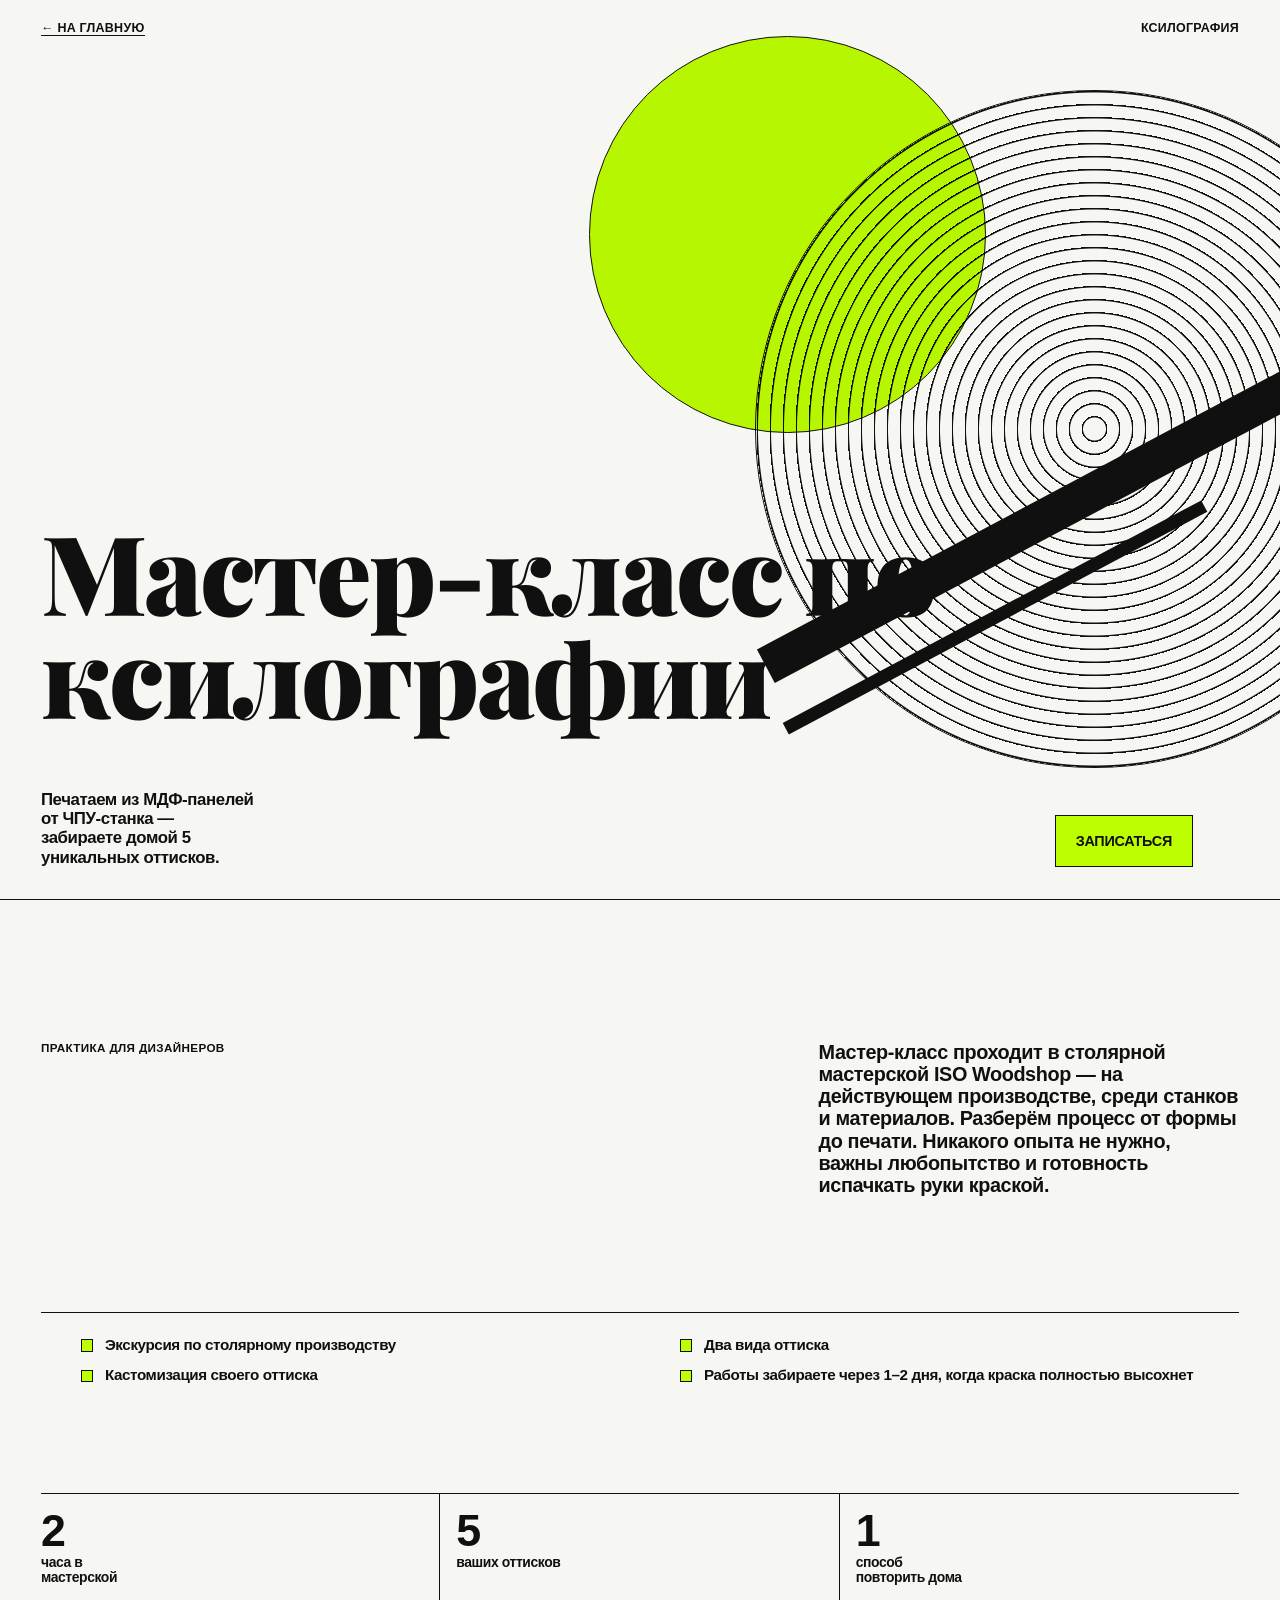
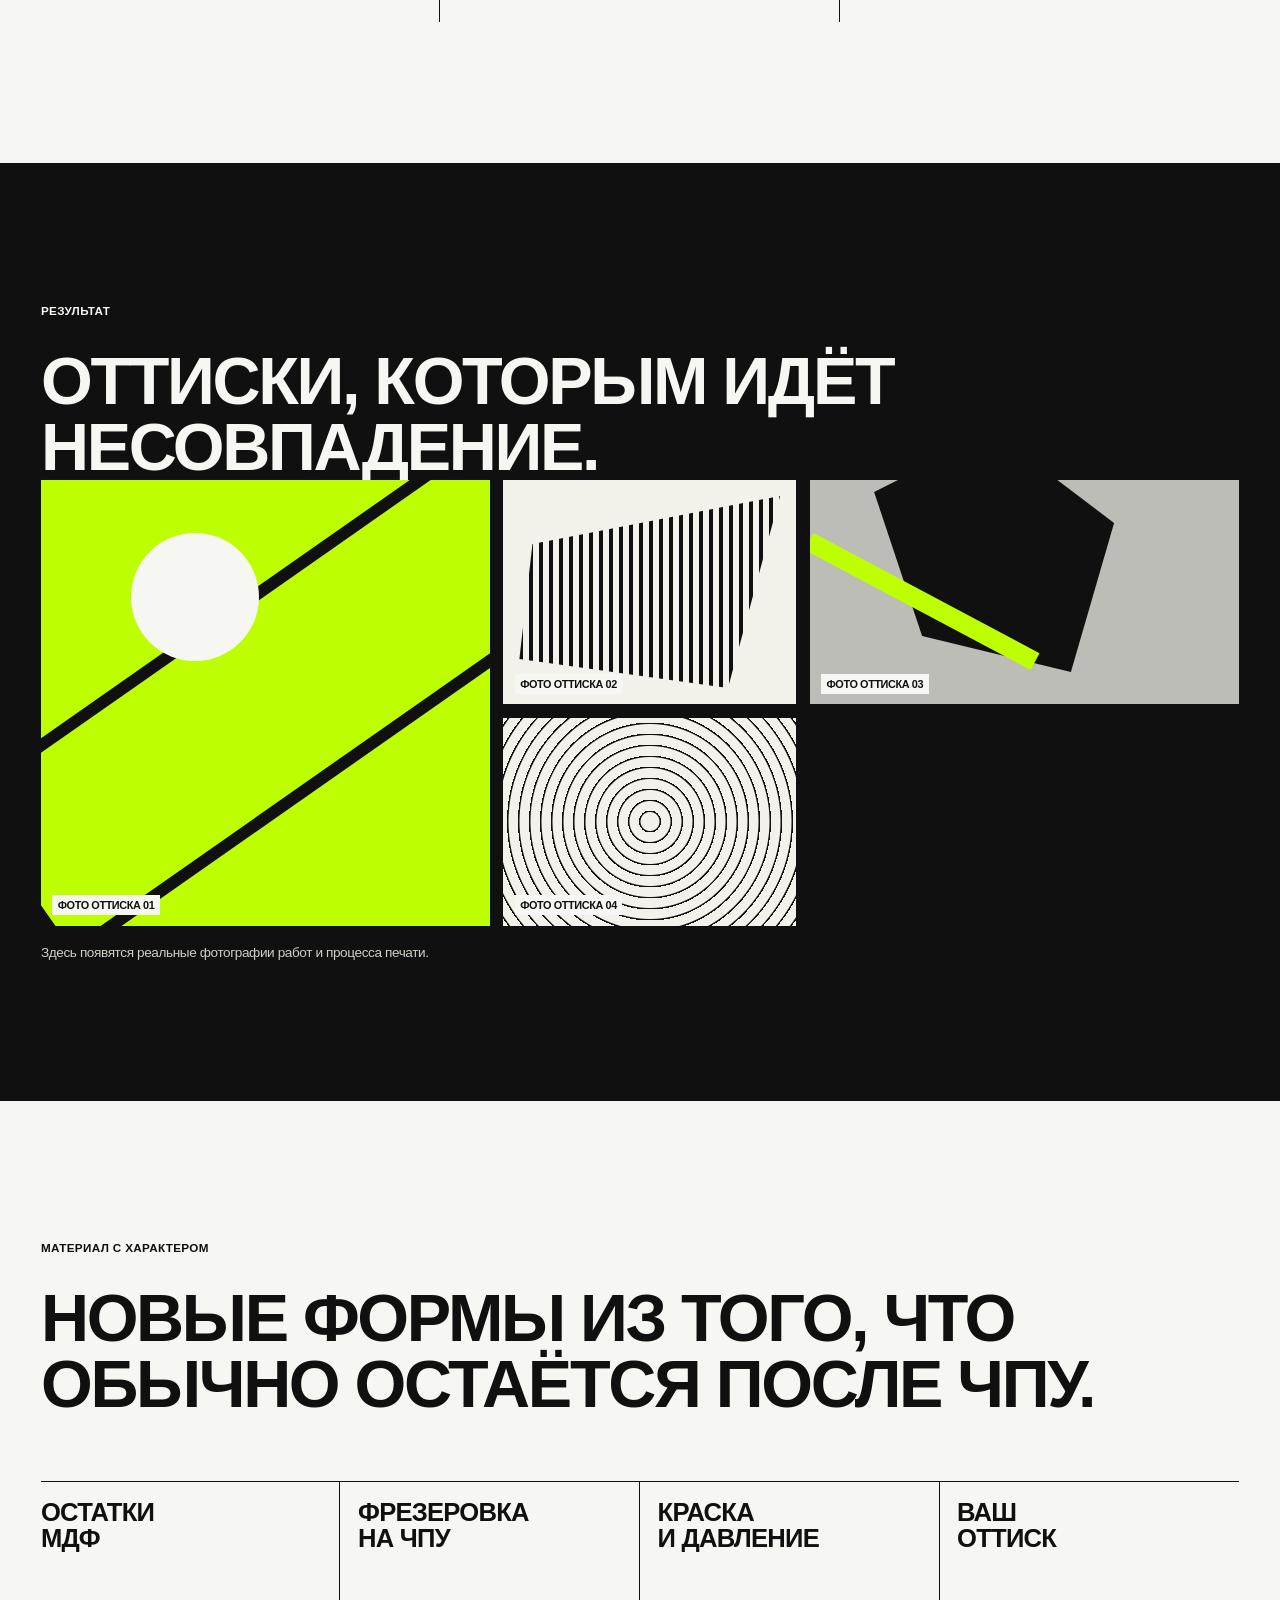
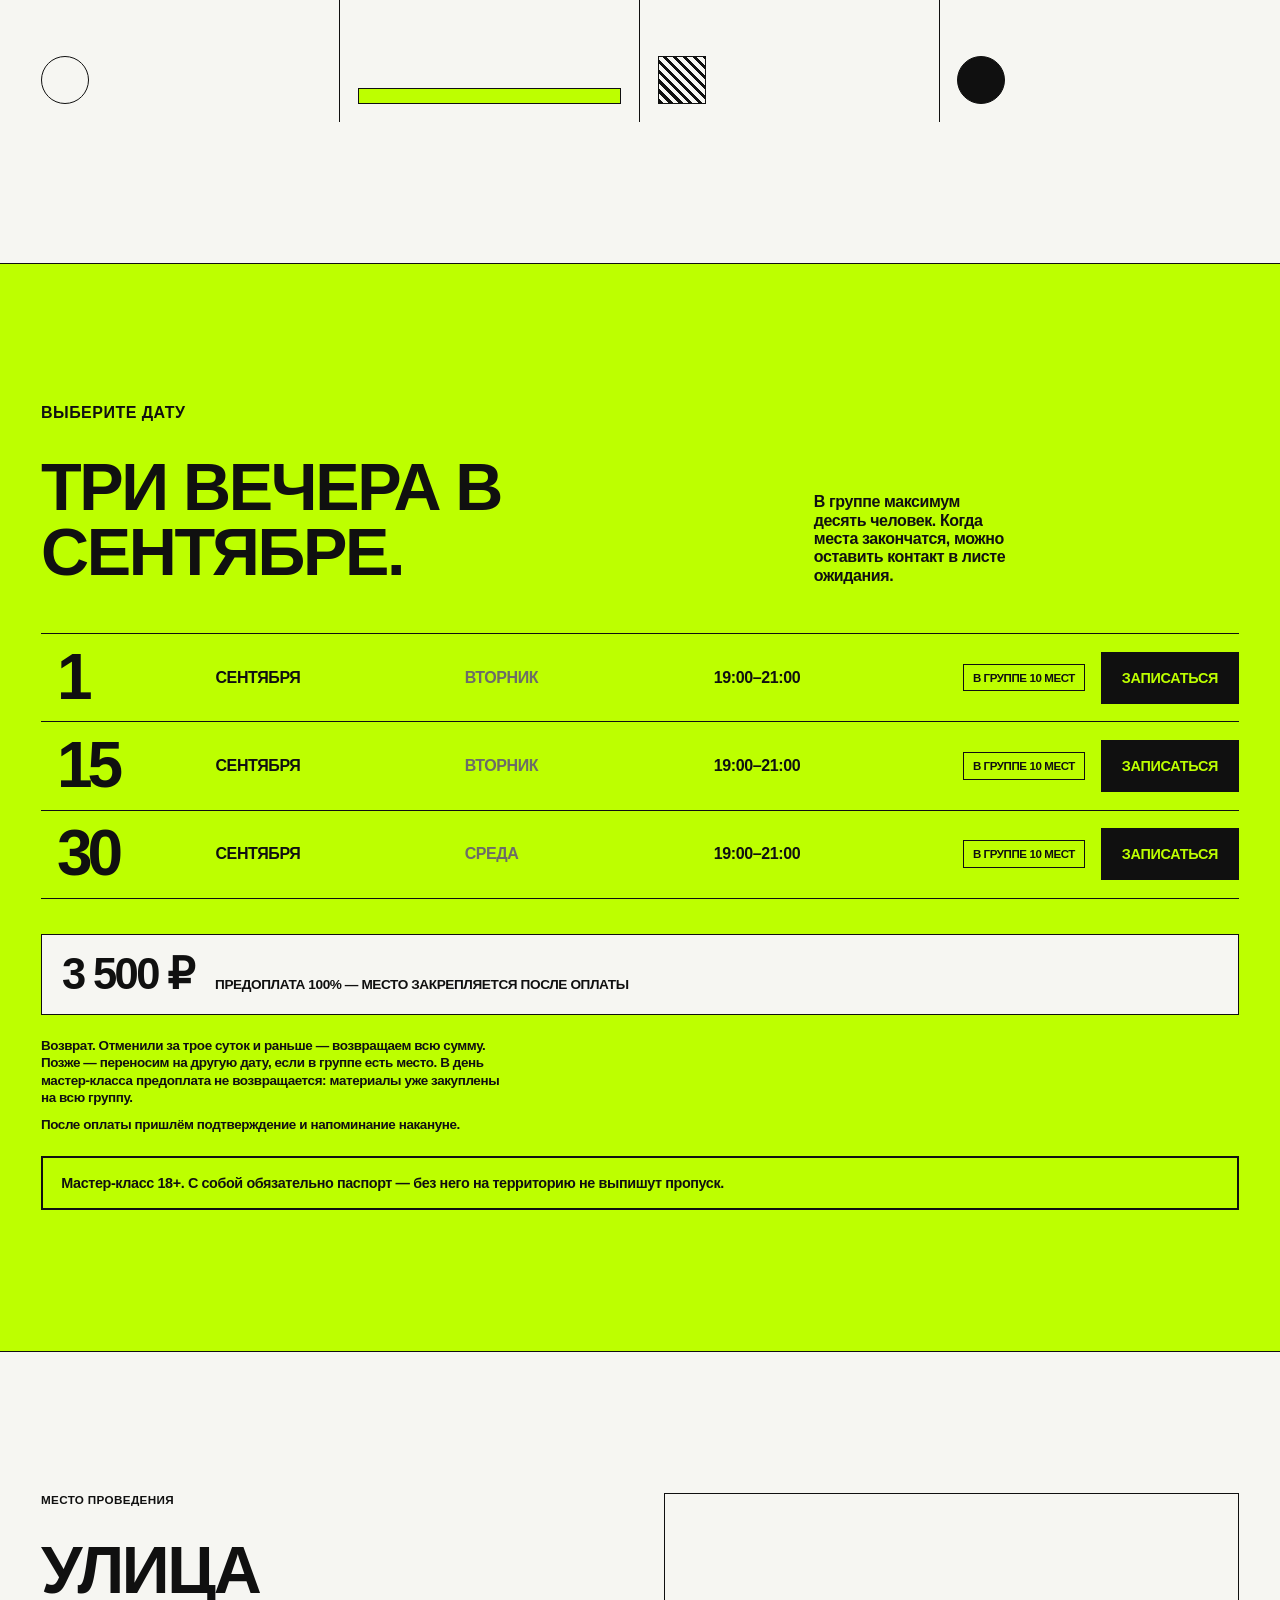
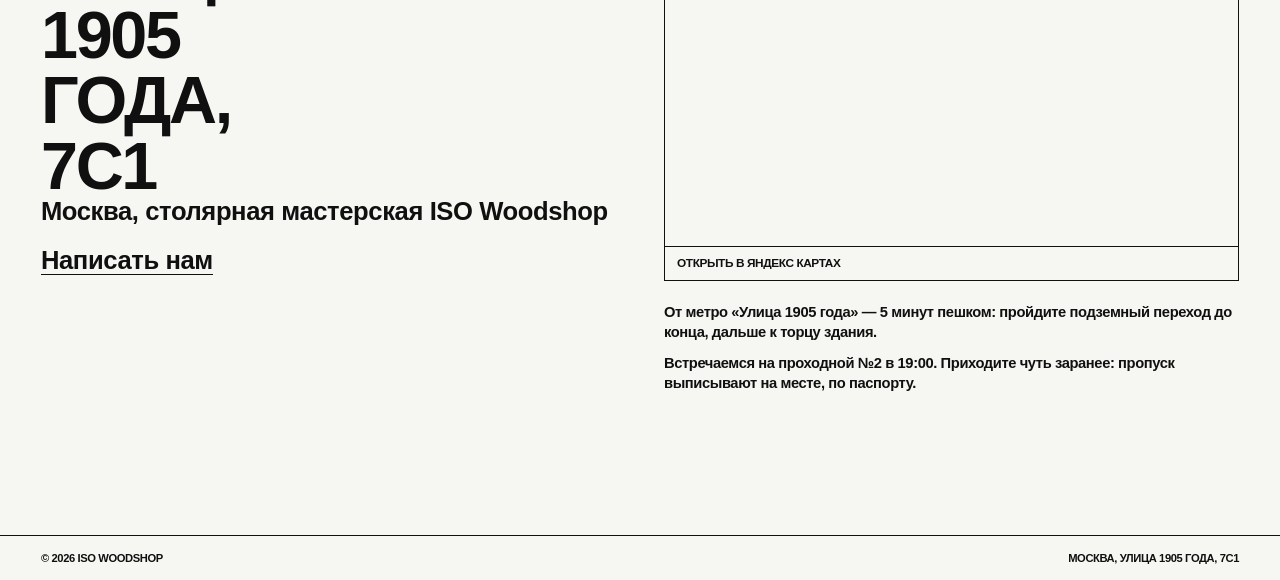
==== commit 62e6b8e4: "Trim master class page chrome and fix mobile layout bugs - Back link to the homepage replaces the br" ====
--- a/master-klassy/index.html
+++ b/master-klassy/index.html
@@ -12,7 +12,12 @@
     <meta property="og:title" content="Мастер-класс по ксилографии в Москве" />
     <meta property="og:description" content="Ксилография в столярной мастерской на улице 1905 года: два часа, пять оттисков, экскурсия по производству. Группа до 10 человек, 3 500 ₽." />
     <meta property="og:url" content="https://iso-woodshop.ru/master-klassy/" />
+    <meta property="og:image" content="https://iso-woodshop.ru/img/og-master-klassy.jpg" />
+    <meta property="og:image:width" content="1200" />
+    <meta property="og:image:height" content="630" />
+    <meta property="og:image:alt" content="Мастер-класс по ксилографии" />
     <meta name="twitter:card" content="summary_large_image" />
+    <meta name="twitter:image" content="https://iso-woodshop.ru/img/og-master-klassy.jpg" />
     <link rel="stylesheet" href="/styles.css" />
     <script type="application/ld+json">
     [
@@ -144,7 +149,7 @@
   </head>
   <body>
     <nav class="nav" aria-label="Основная навигация">
-      <a class="brand" href="/">ISO Woodshop</a>
+      <a class="nav-back" href="/">← На главную</a>
       <div class="nav-date">Ксилография</div>
     </nav>
 
@@ -152,7 +157,6 @@
       <section class="hero" aria-labelledby="hero-title">
         <div class="print-marks" aria-hidden="true"><i class="disc one"></i><i class="disc two"></i><i class="bar one"></i><i class="bar two"></i></div>
         <div class="hero-copy">
-          <p class="section-label">Москва · улица 1905 года, 7с1</p>
           <h1 id="hero-title">Мастер-класс по ксилографии</h1>
           <div class="hero-meta">
             <p>Печатаем из МДФ-панелей от ЧПУ-станка — забираете домой 5 уникальных оттисков.</p>
@@ -162,7 +166,7 @@
       </section>
 
       <section class="intro" aria-labelledby="about-title">
-        <div><p class="section-label">Практика для дизайнеров</p><h2 id="about-title">За два часа создадим тираж, который хочется повесить дома.</h2></div>
+        <div><p class="section-label" id="about-title">Практика для дизайнеров</p></div>
         <p class="intro-copy">Мастер-класс проходит в столярной мастерской ISO Woodshop — на действующем производстве, среди станков и материалов. Разберём процесс от формы до печати. Никакого опыта не нужно, важны любопытство и готовность испачкать руки краской.</p>
         <ul class="program" aria-label="Что входит в мастер-класс">
           <li>Экскурсия по столярному производству</li>
--- a/styles.css
+++ b/styles.css
@@ -41,8 +41,8 @@
   text-transform: uppercase;
 }
 .brand { font-size: 1rem; letter-spacing: -0.04em; text-transform: none; color: inherit; text-decoration: none; }
-.nav-link { color: inherit; text-decoration: none; border-bottom: 1px solid currentColor; }
-.nav-link:hover { background: var(--acid); }
+.nav-link, .nav-back { color: inherit; text-decoration: none; border-bottom: 1px solid currentColor; }
+.nav-link:hover, .nav-back:hover { background: var(--acid); }
 .hero {
   min-height: 100dvh;
   position: relative;
@@ -57,7 +57,7 @@
 h1 {
   max-width: 15ch;
   font-family: 'Playfair Display', Georgia, 'Times New Roman', serif;
-  font-size: clamp(3.3rem, 8.6vw, 8.8rem);
+  font-size: clamp(2.4rem, 8.6vw, 8.8rem);
   line-height: .94;
   font-weight: 900;
   letter-spacing: -0.02em;
@@ -97,7 +97,8 @@
 section { padding: clamp(5rem, 11vw, 10rem) var(--space); }
 .section-label { margin-bottom: 2rem; font-size: .73rem; font-weight: 700; letter-spacing: .03em; text-transform: uppercase; }
 .intro { display: grid; grid-template-columns: minmax(0, 1.25fr) minmax(15rem, .75fr); gap: 6vw; border-bottom: 1px solid var(--ink); }
-h2 { font-size: clamp(2.9rem, 6.5vw, 6.8rem); line-height: .85; font-weight: 900; letter-spacing: -.075em; text-transform: uppercase; }
+h2 { font-size: clamp(2.3rem, 5.2vw, 5.4rem); line-height: .98; font-weight: 900; letter-spacing: -.035em; text-transform: uppercase; }
+.intro > div > .section-label:only-child { margin-bottom: 0; }
 .intro-copy { align-self: end; font-size: clamp(1.1rem, 1.55vw, 1.45rem); font-weight: 700; line-height: 1.12; }
 .program {
   grid-column: 1 / -1; display: grid; grid-template-columns: repeat(2, 1fr); gap: .7rem 2.5rem;
@@ -111,13 +112,21 @@
 .shot span { color: var(--muted); font-size: .72rem; font-weight: 800; text-transform: uppercase; }
 .shot img { width: 100%; height: 100%; object-fit: cover; display: block; }
 .shots-note { grid-column: 1 / -1; margin-top: 1.2rem; color: var(--muted); font-size: .85rem; font-weight: 700; }
-/* Первый экран главной: тот же язык, другая композиция */
-.hero.home .disc.one { width: min(42vw, 34rem); height: min(42vw, 34rem); right: auto; left: -10vw; top: auto; bottom: -8vh; }
-.hero.home .disc.two { width: min(24vw, 19rem); height: min(24vw, 19rem); right: 8vw; top: auto; bottom: 12vh; }
-.hero.home .bar { transform: rotate(14deg); }
-.hero.home .bar.one { width: 34vw; height: 1.6rem; right: -3rem; top: 18%; }
-.hero.home .bar.two { width: 22vw; height: .6rem; right: 12vw; top: 30%; }
-.hero.home .hero-copy { max-width: 60rem; }
+/* Первый экран главной: фотография вместо графики, гротеск вместо антиквы */
+.hero.home { padding-right: 58%; }
+.hero.home h1 {
+  font-family: inherit;
+  max-width: 13ch;
+  font-size: clamp(2.5rem, 4.6vw, 5.4rem);
+  line-height: .95;
+  letter-spacing: -.04em;
+  text-transform: uppercase;
+}
+.hero-photo {
+  position: absolute; inset: 0 0 0 auto; width: 52%;
+  border-left: 1px solid var(--ink);
+  background: #e6e0d6 url('/img/hero.jpg') center / cover no-repeat;
+}
 .section-cta { margin-top: 2.6rem; }
 .section-cta .button { background: var(--ink); color: var(--acid); }
 .section-cta .button:hover { background: #252525; }
@@ -153,7 +162,7 @@
 .process-step { min-height: 15rem; padding: 1.1rem; border-right: 1px solid var(--ink); display: flex; flex-direction: column; justify-content: space-between; }
 .process-step:first-child { padding-left: 0; }
 .process-step:last-child { border-right: 0; }
-.step-name { font-size: clamp(1.3rem, 2.2vw, 2.2rem); font-weight: 900; line-height: .92; letter-spacing: -.06em; text-transform: uppercase; }
+.step-name { font-size: clamp(1.25rem, 2vw, 2rem); font-weight: 900; line-height: 1.02; letter-spacing: -.03em; text-transform: uppercase; }
 .step-mark { width: 3rem; height: 3rem; border: 1px solid var(--ink); border-radius: 50%; }
 .process-step:nth-child(2) .step-mark { width: 100%; border-radius: 0; height: 1rem; background: var(--acid); }
 .process-step:nth-child(3) .step-mark { border-radius: 0; background: repeating-linear-gradient(45deg, var(--ink) 0 3px, transparent 3px 7px); }
@@ -207,16 +216,16 @@
   .hero-meta { align-items: start; flex-direction: column; }
   .disc.one { width: 22rem; height: 22rem; right: -12rem; top: 4rem; }
   .disc.two { width: 11rem; height: 11rem; right: 30%; top: 8rem; }
-  .bar.one { width: 35rem; right: -20rem; }
+  .bar.one { width: 35rem; right: -20rem; top: 26%; }
+  .bar.two { width: 22rem; right: -6rem; top: 36%; }
   .intro, .booking-head, .contact { grid-template-columns: 1fr; gap: 2rem; }
-  .hero.home .disc.one { width: 20rem; height: 20rem; left: -9rem; bottom: -5rem; }
-  .hero.home .disc.two { width: 10rem; height: 10rem; right: 1rem; bottom: 8vh; }
-  .hero.home .bar.one { width: 26rem; right: -13rem; }
+  .hero.home { padding-right: var(--space); padding-top: calc(34vh + 3.5rem); }
+  .hero-photo { width: 100%; height: 34vh; inset: 0 0 auto 0; border-left: 0; border-bottom: 1px solid var(--ink); }
   .shots { grid-template-columns: 1fr; }
   .program { grid-template-columns: 1fr; }
   .outcomes { grid-template-columns: 1fr; }
   .outcome, .outcome + .outcome { padding: 1rem 0; border-right: 0; border-bottom: 1px solid var(--ink); min-height: auto; }
-  .gallery-grid { grid-template-columns: 1fr 1fr; grid-template-rows: 14rem 11rem 11rem; }
+  .gallery-grid { grid-template-columns: 1fr 1fr; grid-template-rows: 14rem 11rem 11rem; grid-auto-rows: 11rem; }
   .print.a { grid-row: 1 / 3; }
   .print.c { grid-column: 1 / 3; }
   .process { grid-template-columns: 1fr 1fr; }
